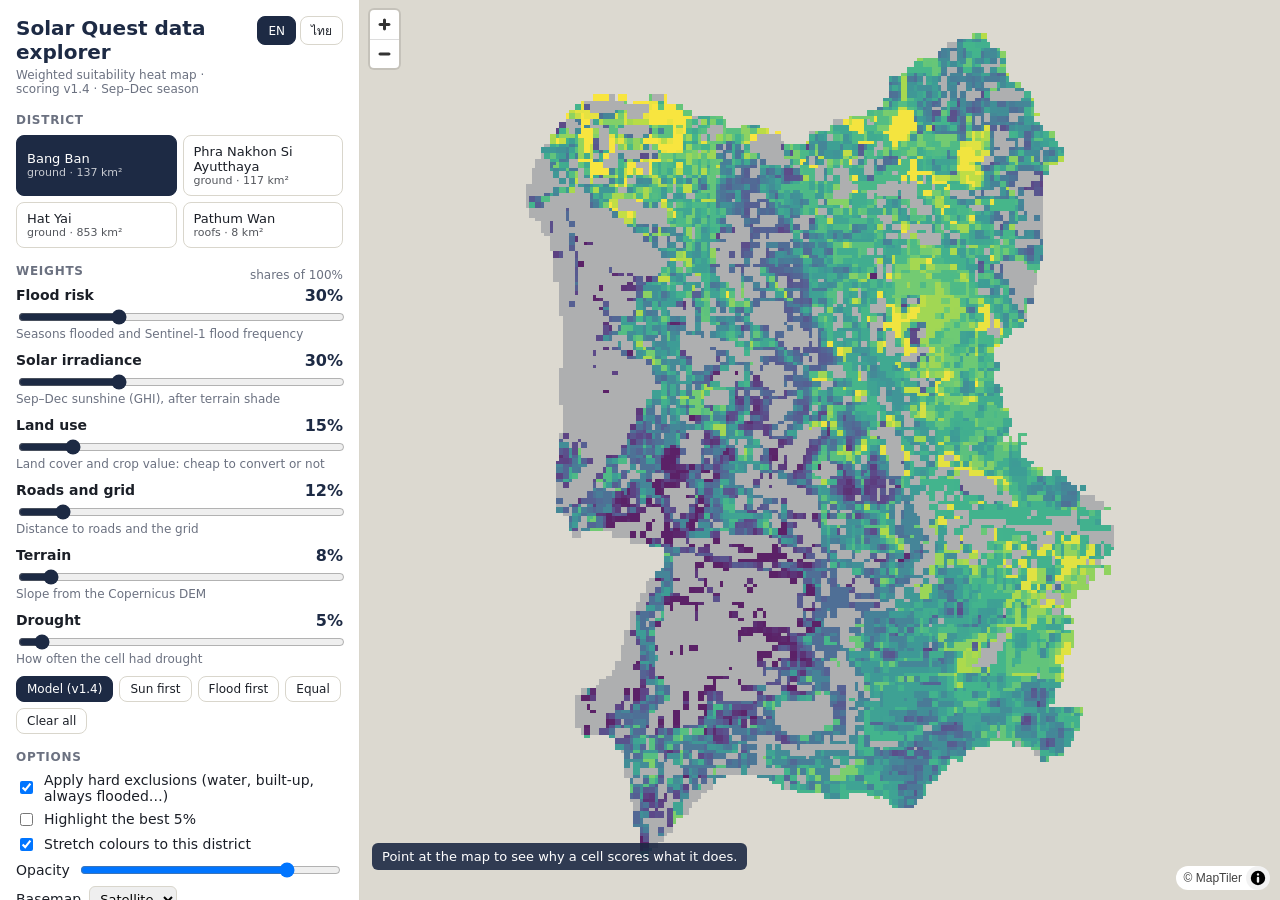
==== explore.html @ 0b3175df "Game build 8291ecd" ====
<!doctype html>
<html lang="en">
<head>
  <meta charset="utf-8">
  <meta name="viewport" content="width=device-width, initial-scale=1">
  <title>Solar Quest Data Explorer</title>
  <meta name="robots" content="noindex">
  <link rel="icon" href="icons/icon-192.png">
  <link rel="stylesheet" href="vendor/maplibre-gl.css">
  <script src="vendor/maplibre-gl.js"></script>
  <script src="vendor/proj4.js"></script>
  <style>
    /* Data explorer: a weighted heat map with live weights, for presentations. Not linked from the game. */
    :root { --navy: #1d2a44; --gold: #e8b33a; --paper: #f7f5ef; --ink: #1b1f27; --muted: #6b7180; --line: #d9d6cc;
            --panel: #ffffff; --bad: #b8432f; font-family: "IBM Plex Sans", system-ui, -apple-system, "Segoe UI", "Noto Sans Thai", "Leelawadee UI", Tahoma, sans-serif; }
    * { box-sizing: border-box; }
    html, body { margin: 0; height: 100%; background: var(--paper); color: var(--ink); }
    .app { display: grid; grid-template-columns: 360px 1fr; height: 100%; }
    .rail { overflow: auto; background: var(--panel); border-right: 1px solid var(--line); padding: 16px; display: flex; flex-direction: column; gap: 16px; }
    .mapbox { position: relative; min-height: 0; }
    #map { position: absolute; inset: 0; background: #dcd9d0; }
    h1 { margin: 0; font-size: 20px; color: var(--navy); line-height: 1.2; }
    h1 small { display: block; font-size: 12px; font-weight: 500; color: var(--muted); margin-top: 4px; }
    h2 { margin: 0 0 8px; font-size: 12px; text-transform: uppercase; letter-spacing: .06em; color: var(--muted); }
    .row { display: flex; gap: 8px; align-items: center; justify-content: space-between; }
    .seg { display: grid; grid-template-columns: 1fr 1fr; gap: 6px; }
    .seg button, .presets button, .lang button { font: inherit; font-size: 13px; padding: 8px 10px; border-radius: 8px; border: 1px solid var(--line);
      background: #fff; color: var(--ink); cursor: pointer; text-align: left; }
    .seg button[aria-pressed="true"], .presets button[aria-pressed="true"], .lang button[aria-pressed="true"] { background: var(--navy); color: #fff; border-color: var(--navy); }
    .seg button small { display: block; font-size: 11px; opacity: .75; }
    .lang { display: flex; gap: 4px; } .lang button { padding: 4px 10px; font-size: 12px; }
    .w { display: grid; grid-template-columns: 1fr 52px; gap: 2px 10px; align-items: center; margin-bottom: 10px; }
    .w label { font-size: 14px; font-weight: 600; }
    .w .share { text-align: right; font-variant-numeric: tabular-nums; font-weight: 700; color: var(--navy); }
    .w input[type=range] { grid-column: 1 / -1; width: 100%; accent-color: var(--navy); }
    .w .desc { grid-column: 1 / -1; font-size: 12px; color: var(--muted); margin-top: -2px; }
    .presets { display: flex; flex-wrap: wrap; gap: 6px; }
    .presets button { padding: 5px 10px; font-size: 12px; }
    .opts label { display: flex; gap: 8px; align-items: center; font-size: 14px; margin: 6px 0; cursor: pointer; }
    .opts select { font: inherit; font-size: 13px; padding: 4px 6px; border-radius: 6px; border: 1px solid var(--line); }
    .legend .ramp { height: 12px; border-radius: 6px; }
    .legend .ends { display: flex; justify-content: space-between; font-size: 12px; color: var(--muted); margin-top: 3px; }
    .legend .ex { display: flex; gap: 6px; align-items: center; font-size: 12px; color: var(--muted); margin-top: 6px; }
    .legend .ex i { width: 14px; height: 10px; background: #8b8f97; border-radius: 2px; display: inline-block; }
    .stats { display: grid; grid-template-columns: 1fr 1fr; gap: 8px; }
    .stat { background: var(--paper); border-radius: 8px; padding: 8px 10px; }
    .stat b { display: block; font-size: 20px; color: var(--navy); font-variant-numeric: tabular-nums; }
    .stat span { font-size: 12px; color: var(--muted); }
    #hist { width: 100%; height: 70px; display: block; }
    .note { font-size: 12px; color: var(--muted); line-height: 1.5; }
    .card { position: absolute; right: 12px; top: 12px; width: min(330px, calc(100% - 24px)); background: rgba(255,255,255,.97);
      border-radius: 10px; box-shadow: 0 6px 24px rgba(0,0,0,.25); padding: 12px 14px; font-size: 13px; z-index: 3; }
    .card .big { font-size: 30px; font-weight: 700; color: var(--navy); line-height: 1; }
    .card .big small { font-size: 13px; color: var(--muted); font-weight: 500; }
    .card table { width: 100%; border-collapse: collapse; margin-top: 8px; }
    .card td { padding: 4px 0; vertical-align: top; border-top: 1px solid #eee; }
    .card td.pts { text-align: right; font-weight: 700; font-variant-numeric: tabular-nums; white-space: nowrap; padding-left: 8px; }
    .bar { height: 5px; background: #e8e6df; border-radius: 3px; margin-top: 3px; } .bar i { display: block; height: 100%; border-radius: 3px; background: var(--navy); }
    .raw { color: var(--muted); font-size: 12px; }
    .excl { color: var(--bad); font-weight: 600; margin-top: 4px; }
    .hint { position: absolute; left: 12px; bottom: 30px; background: rgba(29,42,68,.9); color: #fff; padding: 6px 10px; border-radius: 6px; font-size: 13px; z-index: 2; }
    .status { position: absolute; inset: 0; display: grid; place-items: center; z-index: 4; background: rgba(247,245,239,.7); font-weight: 600; color: var(--navy); }
    [hidden] { display: none !important; }
    @media (max-width: 820px) {
      .app { grid-template-columns: 1fr; grid-template-rows: 55vh minmax(0, 1fr); }
      .mapbox { order: -1; }
      .rail { border-right: 0; border-top: 1px solid var(--line); }
      .card { top: auto; bottom: 8px; right: 8px; max-height: 45%; overflow: auto; }
      .hint { display: none; }
    }
  </style>
</head>
<body>
<div class="app">
  <aside class="rail">
    <div class="row" style="align-items: flex-start">
      <h1 data-t="title">Solar Quest data explorer<small data-t="subtitle">Weighted suitability heat map · scoring v1.4 · Sep–Dec season</small></h1>
      <div class="lang"><button data-lang="en" aria-pressed="true">EN</button><button data-lang="th">ไทย</button></div>
    </div>

    <section><h2 data-t="district">District</h2><div class="seg" id="districts"></div></section>

    <section>
      <div class="row"><h2 data-t="weights">Weights</h2><span class="note" data-t="weights_note">shares of 100%</span></div>
      <div id="weights"></div>
      <div class="presets" id="presets"></div>
    </section>

    <section class="opts">
      <h2 data-t="options">Options</h2>
      <label><input type="checkbox" id="o-excl" checked> <span data-t="o_excl">Apply hard exclusions (water, built-up, always flooded…)</span></label>
      <label><input type="checkbox" id="o-top"> <span data-t="o_top">Highlight the best 5%</span></label>
      <label><input type="checkbox" id="o-stretch" checked> <span data-t="o_stretch">Stretch colours to this district</span></label>
      <label><span data-t="o_opacity">Opacity</span> <input type="range" id="o-op" min="20" max="100" value="85" style="flex:1"></label>
      <label><span data-t="o_base">Basemap</span> <select id="o-base"></select></label>
    </section>

    <section class="legend">
      <h2 data-t="legend">Suitability</h2>
      <div class="ramp" id="ramp"></div>
      <div class="ends"><span id="lo">0</span><span data-t="poor_good">poor → good</span><span id="hi">100</span></div>
      <div class="ex"><i></i><span data-t="excluded">excluded by a hard rule</span></div>
    </section>

    <section>
      <h2 data-t="this_map">With these weights</h2>
      <div class="stats">
        <div class="stat"><b id="s-med">–</b><span data-t="s_med">median score</span></div>
        <div class="stat"><b id="s-top">–</b><span data-t="s_top">best 5% start at</span></div>
        <div class="stat"><b id="s-good">–</b><span id="s-good-l" data-t="s_good">km² scoring 75+</span></div>
        <div class="stat"><b id="s-elig">–</b><span id="s-elig-l" data-t="s_elig">km² eligible</span></div>
      </div>
      <svg id="hist" viewBox="0 0 200 70" preserveAspectRatio="none" aria-label="Score distribution"></svg>
      <p class="note" data-t="hist_note">Distribution of eligible cells (0–100). Move a slider and watch the map and the histogram change.</p>
    </section>

    <p class="note" data-t="about">Each cell (100 m) or roof gets a 0–1 score per factor from open data (Sentinel-1 flood seasons, Global Solar Atlas, ESA WorldCover, Copernicus DEM, GISTDA drought, OpenStreetMap). Suitability = 100 × Σ weight × factor score. The game uses the model weights.</p>
  </aside>

  <div class="mapbox">
    <div id="map"></div>
    <div class="card" id="card" hidden></div>
    <div class="hint" id="hint" data-t="hint_ground">Point at the map to see why a cell scores what it does.</div>
    <div class="status" id="status">Loading…</div>
  </div>
</div>

<script>
"use strict";
/* ------------------------------------------------------------------ text (Thai keeps technical terms and names English) */
const TEXT = {
  en: {},
  th: {
    title: "Solar Quest data explorer", subtitle: "Heat map ความเหมาะสมแบบถ่วงน้ำหนัก · scoring v1.4 · ฤดู ก.ย.–ธ.ค.",
    district: "อำเภอ / เขต", weights: "น้ำหนัก", weights_note: "สัดส่วนรวม 100%", options: "ตัวเลือก",
    o_excl: "ใช้ hard exclusion (แหล่งน้ำ สิ่งปลูกสร้าง ท่วมทุกปี…)", o_top: "เน้น 5% ที่ดีที่สุด", o_stretch: "ปรับช่วงสีตามอำเภอนี้",
    o_opacity: "ความทึบ", o_base: "Basemap", legend: "ความเหมาะสม", poor_good: "ไม่ดี → ดี", excluded: "ถูก exclude ตามกฎ",
    this_map: "ด้วยน้ำหนักชุดนี้", s_med: "คะแนนมัธยฐาน", s_top: "5% ที่ดีที่สุดเริ่มที่", s_good: "km² ที่ได้ 75 ขึ้นไป", s_elig: "km² ที่ใช้ได้",
    s_good_roofs: "หลังคาที่ได้ 75 ขึ้นไป", s_elig_roofs: "หลังคาทั้งหมด",
    hist_note: "การกระจายของคะแนน (0–100) เลื่อน slider แล้วดูแผนที่กับ histogram เปลี่ยนตาม",
    about: "แต่ละช่อง (100 m) หรือหลังคา ได้คะแนน 0–1 ต่อปัจจัยจากข้อมูลเปิด (Sentinel-1 flood seasons, Global Solar Atlas, ESA WorldCover, Copernicus DEM, GISTDA drought, OpenStreetMap) ความเหมาะสม = 100 × Σ น้ำหนัก × คะแนนปัจจัย เกมใช้น้ำหนักของ model",
    hint_ground: "ชี้ที่แผนที่เพื่อดูว่าทำไมช่องนั้นได้คะแนนเท่านี้", hint_roofs: "แตะหลังคาเพื่อดูรายละเอียดคะแนน",
    p_model: "Model (v1.4)", p_sun: "เน้นแดด", p_flood: "เน้นน้ำท่วม", p_equal: "เท่ากันหมด", p_zero: "ล้างทั้งหมด",
    suit: "ความเหมาะสม", factor: "ปัจจัย", pts: "คะแนน", ground: "พื้นดิน", roofs: "หลังคา", no_weights: "ตั้งน้ำหนักอย่างน้อยหนึ่งปัจจัย",
    loading: "กำลังโหลด…", base_sat: "ภาพดาวเทียม", base_streets: "แผนที่ถนน", base_none: "ไม่มี",
  },
};
const EN = {
  p_model: "Model (v1.4)", p_sun: "Sun first", p_flood: "Flood first", p_equal: "Equal", p_zero: "Clear all",
  suit: "Suitability", factor: "Factor", pts: "points", ground: "ground", roofs: "roofs", no_weights: "Set at least one weight",
  s_good_roofs: "roofs scoring 75+", s_elig_roofs: "roofs", hint_roofs: "Tap a roof to see its score broken down.",
  loading: "Loading…", base_sat: "Satellite", base_streets: "Streets", base_none: "None",
};
let lang = "en";
try { lang = localStorage.getItem("sq_lang") === "th" ? "th" : "en"; } catch { /* private mode */ }
const t = (k) => (TEXT[lang] && TEXT[lang][k]) || EN[k] || (document.querySelector(`[data-t="${k}"]`) || {}).dataset?.en || k;
document.querySelectorAll("[data-t]").forEach((el) => { el.dataset.en = el.innerHTML; });
function applyText() {
  document.documentElement.lang = lang;
  document.querySelectorAll("[data-t]").forEach((el) => {
    const v = TEXT[lang] && TEXT[lang][el.dataset.t];
    el.innerHTML = v ? (el.dataset.t === "title" ? `${v}<small>${TEXT[lang].subtitle}</small>` : v) : el.dataset.en;
  });
  document.querySelectorAll(".lang button").forEach((b) => b.setAttribute("aria-pressed", b.dataset.lang === lang));
}
const FACTOR_TH = { flood_score: "ความเสี่ยงน้ำท่วม", solar_score: "แสงแดด", landuse_score: "การใช้ที่ดิน", access_score: "ถนนและสายส่ง",
                    terrain_score: "ภูมิประเทศ", drought_score: "ภัยแล้ง", rooftop_score: "ขนาดหลังคา", demand_score: "ความต้องการไฟในอาคาร" };
const label = (f) => (lang === "th" && FACTOR_TH[f.id]) || f.label;
const FACTOR_DESC = {
  en: { flood_score: "Seasons flooded and Sentinel-1 flood frequency", solar_score: "Sep–Dec sunshine (GHI), after terrain shade",
        landuse_score: "Land cover and crop value: cheap to convert or not", access_score: "Distance to roads and the grid",
        terrain_score: "Slope from the Copernicus DEM", drought_score: "How often the cell had drought",
        rooftop_score: "Usable roof area: bigger is cheaper per kW", demand_score: "Floors under the roof use the power" },
  th: { flood_score: "จำนวนฤดูที่ท่วมและความถี่น้ำท่วมจาก Sentinel-1", solar_score: "แสงแดดช่วง ก.ย.–ธ.ค. (GHI) หลังหักเงาภูมิประเทศ",
        landuse_score: "การใช้ที่ดินและมูลค่าพืช แปลงมาใช้ได้ถูกหรือไม่", access_score: "ระยะถึงถนนและสายส่ง",
        terrain_score: "ความลาดชันจาก Copernicus DEM", drought_score: "ความถี่ของภัยแล้ง",
        rooftop_score: "พื้นที่หลังคาที่ใช้ได้ ยิ่งใหญ่ต้นทุนต่อ kW ยิ่งต่ำ", demand_score: "จำนวนชั้นใต้หลังคาที่ใช้ไฟ" },
};

/* ------------------------------------------------------------------ data helpers */
const $ = (s) => document.querySelector(s);
const getJSON = async (p) => { const r = await fetch(p); if (!r.ok) throw new Error(`${p}: ${r.status}`); return r.json(); };
async function gunzip(r) {                                     // same as engine.js: DecompressionStream or vendor/fflate.js
  if (typeof DecompressionStream === "function" && r.body) return new Response(r.body.pipeThrough(new DecompressionStream("gzip"))).arrayBuffer();
  if (!window.fflate) await new Promise((ok, no) => { const s = document.createElement("script"); s.src = "vendor/fflate.js"; s.onload = ok; s.onerror = no; document.head.appendChild(s); });
  const out = fflate.gunzipSync(new Uint8Array(await r.arrayBuffer()));
  return out.byteOffset === 0 && out.byteLength === out.buffer.byteLength ? out.buffer : out.slice().buffer;
}
const arrays = new Map();
function getArray(p, Type) {
  if (!arrays.has(p)) arrays.set(p, fetch(p).then((r) => { if (!r.ok) throw new Error(p); return gunzip(r); }).then((b) => new Type(b)));
  return arrays.get(p);
}
// colour ramp: viridis-like, readable for colour-blind viewers, light high end
const STOPS = ["#440154", "#472d7b", "#3b528b", "#2c728e", "#21918c", "#28ae80", "#5ec962", "#addc30", "#fde725"];
const hex = (h) => [1, 3, 5].map((i) => parseInt(h.slice(i, i + 2), 16));
const LUT = new Uint8Array(256 * 3);
for (let i = 0; i < 256; i++) {
  const x = i / 255 * (STOPS.length - 1), k = Math.min(STOPS.length - 2, Math.floor(x)), f = x - k, a = hex(STOPS[k]), b = hex(STOPS[k + 1]);
  for (let c = 0; c < 3; c++) LUT[i * 3 + c] = Math.round(a[c] + (b[c] - a[c]) * f);
}
$("#ramp").style.background = `linear-gradient(90deg, ${STOPS.join(",")})`;
const quant = (arr, q) => { if (!arr.length) return NaN; const s = Float32Array.from(arr).sort(); return s[Math.min(s.length - 1, Math.floor(q * (s.length - 1)))]; };

/* ------------------------------------------------------------------ state */
const S = { man: null, cfg: null, meta: null, d: null, w: {}, map: null, D: null };
const PRESETS = {
  ground: { p_model: null, p_sun: { solar_score: 0.6, flood_score: 0.15, landuse_score: 0.1, access_score: 0.05, terrain_score: 0.05, drought_score: 0.05 },
            p_flood: { flood_score: 0.6, solar_score: 0.15, landuse_score: 0.1, access_score: 0.05, terrain_score: 0.05, drought_score: 0.05 } },
  roofs: { p_model: null, p_sun: { solar_score: 0.7, flood_score: 0.1, rooftop_score: 0.1, demand_score: 0.1 },
           p_flood: { flood_score: 0.6, solar_score: 0.2, rooftop_score: 0.1, demand_score: 0.1 } },
};
const factors = () => S.man.factors[S.d.kind];
const weightSum = () => factors().reduce((a, f) => a + (S.w[f.id] || 0), 0);

/* ------------------------------------------------------------------ weights UI */
function buildWeights() {
  const box = $("#weights"); box.innerHTML = "";
  for (const f of factors()) {
    const el = document.createElement("div"); el.className = "w";
    el.innerHTML = `<label for="w-${f.id}">${label(f)}</label><span class="share" id="sh-${f.id}"></span>
      <input type="range" id="w-${f.id}" min="0" max="100" step="1" value="${Math.round(100 * (S.w[f.id] || 0))}">
      <div class="desc">${FACTOR_DESC[lang][f.id] || ""}</div>`;
    el.querySelector("input").oninput = (e) => { S.w[f.id] = +e.target.value / 100; markPreset(null); schedule(); };
    box.appendChild(el);
  }
  const pb = $("#presets"); pb.innerHTML = "";
  for (const k of ["p_model", "p_sun", "p_flood", "p_equal", "p_zero"]) {
    const b = document.createElement("button"); b.dataset.p = k; b.textContent = t(k);
    b.onclick = () => setPreset(k); pb.appendChild(b);
  }
  showShares();
}
function setPreset(k) {
  const fs = factors(), P = PRESETS[S.d.kind][k];
  for (const f of fs) S.w[f.id] = k === "p_model" ? f.weight : k === "p_equal" ? 1 / fs.length : k === "p_zero" ? 0 : (P[f.id] || 0);
  for (const f of fs) $(`#w-${f.id}`).value = Math.round(100 * S.w[f.id]);
  markPreset(k); schedule();
}
function markPreset(k) { document.querySelectorAll("#presets button").forEach((b) => b.setAttribute("aria-pressed", b.dataset.p === k)); }
function showShares() {
  const sum = weightSum();
  for (const f of factors()) $(`#sh-${f.id}`).textContent = sum > 0 ? `${Math.round(100 * (S.w[f.id] || 0) / sum)}%` : "–";
}

/* ------------------------------------------------------------------ map */
function basemapStyle() {
  const b = S.cfg.basemaps, sources = {}, layers = [{ id: "bg", type: "background", paint: { "background-color": "#dcd9d0" } }];
  for (const id of ["satellite", "streets"]) if (b[id]) {
    sources[id] = { type: "raster", tiles: b[id].tiles, tileSize: b[id].tileSize || 256, attribution: b[id].attribution, maxzoom: 19 };
    layers.push({ id, type: "raster", source: id, layout: { visibility: "none" } });
  }
  return { version: 8, sources, layers };
}
function setBase(name) {
  for (const id of ["satellite", "streets"]) if (S.map.getLayer(id)) S.map.setLayoutProperty(id, "visibility", id === name ? "visible" : "none");
}
function initMap() {
  S.map = new maplibregl.Map({ container: "map", style: basemapStyle(), center: [100.5, 13.7], zoom: 9,
                               attributionControl: { compact: true }, dragRotate: false, pitchWithRotate: false });
  S.map.addControl(new maplibregl.NavigationControl({ showCompass: false }), "top-left");
  const sel = $("#o-base"), b = S.cfg.basemaps;
  sel.innerHTML = [b.satellite && "satellite", b.streets && "streets", "none"].filter(Boolean)
    .map((k) => `<option value="${k}">${t(k === "satellite" ? "base_sat" : k === "streets" ? "base_streets" : "base_none")}</option>`).join("");
  sel.onchange = () => setBase(sel.value);
  return new Promise((ok) => S.map.on("load", () => { setBase(sel.value); ok(); }));
}

/* ------------------------------------------------------------------ ground districts: grid cells */
const merc = (lat) => Math.log(Math.tan(Math.PI / 4 + lat * Math.PI / 360));
const unmerc = (y) => (2 * Math.atan(Math.exp(y)) - Math.PI / 2) * 180 / Math.PI;
async function loadGround(d) {
  const g = await getJSON(d.grid), fs = factors();
  const need = new Set([...fs.map((f) => f.id), ...fs.map((f) => f.layer)]);
  const layers = {};
  await Promise.all([...need].filter((k) => g.layers[k]).map(async (k) => { layers[k] = await getArray(g.layers[k], Float32Array); }));
  const excl = await getArray(g.excl_code, Uint8Array);
  const P = proj4("EPSG:4326", "EPSG:32647");
  const corners = [[g.x0, g.y0], [g.x0 + g.W * g.px, g.y0], [g.x0, g.y0 - g.H * g.px], [g.x0 + g.W * g.px, g.y0 - g.H * g.px]].map((c) => P.inverse(c));
  const west = Math.min(...corners.map((c) => c[0])), east = Math.max(...corners.map((c) => c[0]));
  const south = Math.min(...corners.map((c) => c[1])), north = Math.max(...corners.map((c) => c[1]));
  // the grid is in UTM 47N; the map is Web Mercator: resample once into an index image, then recolour cheaply
  const OW = Math.min(1000, Math.round(g.W * 1.6)), mN = merc(north), mS = merc(south);
  const OH = Math.round(OW * (mN - mS) / ((east - west) * Math.PI / 180));
  const idx = new Int32Array(OW * OH).fill(-1);
  for (let j = 0; j < OH; j++) {
    const lat = unmerc(mN - (j + 0.5) / OH * (mN - mS));
    for (let i = 0; i < OW; i++) {
      const [x, y] = P.forward([west + (i + 0.5) / OW * (east - west), lat]);
      const c = Math.floor((x - g.x0) / g.px), r = Math.floor((g.y0 - y) / g.px);
      if (c >= 0 && c < g.W && r >= 0 && r < g.H) idx[j * OW + i] = r * g.W + c;
    }
  }
  const canvas = document.createElement("canvas"); canvas.width = OW; canvas.height = OH;
  return { kind: "ground", g, layers, excl, P, idx, canvas, OW, OH, coords: [[west, north], [east, north], [east, south], [west, south]],
           score: new Float32Array(g.W * g.H) };
}
function scoreGround(D) {
  const fs = factors(), sum = weightSum(), n = D.g.W * D.g.H, sc = D.score, exclOn = $("#o-excl").checked;
  const subs = fs.map((f) => [D.layers[f.id], (S.w[f.id] || 0) / (sum || 1)]);
  const elig = [];
  for (let c = 0; c < n; c++) {
    let v = 0, ok = true;
    for (const [a, w] of subs) { const x = a[c]; if (!(x === x)) { ok = false; break; } v += w * x; }
    if (!ok) { sc[c] = NaN; continue; }
    if (exclOn && D.excl[c] > 0) { sc[c] = -1; continue; }
    sc[c] = 100 * v; elig.push(sc[c]);
  }
  return elig;
}
function drawGround(D, elig, lo, hi, top) {
  const img = D.canvas.getContext("2d").createImageData(D.OW, D.OH), px = img.data, highlight = $("#o-top").checked;
  for (let k = 0; k < D.idx.length; k++) {
    const c = D.idx[k]; if (c < 0) continue;
    const v = D.score[c]; if (!(v === v)) continue;
    const o = k * 4;
    if (v < 0) { px[o] = 139; px[o + 1] = 143; px[o + 2] = 151; px[o + 3] = 170; continue; }
    const q = Math.max(0, Math.min(255, Math.round(255 * (v - lo) / Math.max(1e-6, hi - lo))));
    px[o] = LUT[q * 3]; px[o + 1] = LUT[q * 3 + 1]; px[o + 2] = LUT[q * 3 + 2];
    px[o + 3] = highlight && v < top ? 45 : 255;
  }
  D.canvas.getContext("2d").putImageData(img, 0, 0);
  const url = D.canvas.toDataURL(), src = S.map.getSource("heat");
  if (src) src.updateImage({ url, coordinates: D.coords });
  else {
    S.map.addSource("heat", { type: "image", url, coordinates: D.coords });
    S.map.addLayer({ id: "heat", type: "raster", source: "heat", paint: { "raster-resampling": "nearest", "raster-fade-duration": 0, "raster-opacity": +$("#o-op").value / 100 } });
  }
}

/* ------------------------------------------------------------------ roofs (Pathum Wan) */
async function loadRoofs(d) {
  const [fc, data] = await Promise.all([getJSON(d.roofs), getJSON(d.subs)]);
  S.map.addSource("roofs", { type: "geojson", data: fc, promoteId: "id" });
  S.map.addLayer({ id: "roofs", type: "fill", source: "roofs", paint: { "fill-opacity": +$("#o-op").value / 100, "fill-color": "#888" } });
  return { kind: "roofs", fc, data, n: data.usable_m2.length, score: new Float32Array(data.usable_m2.length) };
}
function scoreRoofs(D) {
  const fs = factors(), sum = weightSum() || 1, out = [];
  for (let i = 0; i < D.n; i++) {
    let v = 0; for (const f of fs) v += (S.w[f.id] || 0) / sum * D.data.subs[f.id][i];
    D.score[i] = 100 * v; out.push(D.score[i]);
  }
  return out;
}
function drawRoofs(D, lo, hi, top) {
  const highlight = $("#o-top").checked;
  for (let i = 0; i < D.n; i++) S.map.setFeatureState({ source: "roofs", id: i }, { v: D.score[i], dim: highlight && D.score[i] < top });
  const stops = STOPS.flatMap((c, i) => [lo + i * (hi - lo) / (STOPS.length - 1), c]);
  S.map.setPaintProperty("roofs", "fill-color", ["interpolate", ["linear"], ["coalesce", ["feature-state", "v"], 0], ...stops]);
  S.map.setPaintProperty("roofs", "fill-opacity", ["case", ["boolean", ["feature-state", "dim"], false], 0.12, +$("#o-op").value / 100]);
}

/* ------------------------------------------------------------------ redraw */
let pending = false;
function schedule() { showShares(); writeHash(); if (!pending) { pending = true; requestAnimationFrame(() => { pending = false; redraw(); }); } }
function redraw() {
  const D = S.D; if (!D) return;
  const none = weightSum() <= 0;
  $("#status").hidden = !none; if (none) { $("#status").textContent = t("no_weights"); $("#card").hidden = true; return; }
  const vals = D.kind === "ground" ? scoreGround(D) : scoreRoofs(D);
  const stretch = $("#o-stretch").checked;
  const lo = stretch ? Math.floor(quant(vals, 0.02)) : 0, hi = stretch ? Math.ceil(quant(vals, 0.98)) : 100, top = quant(vals, 0.95);
  $("#lo").textContent = lo; $("#hi").textContent = hi;
  if (D.kind === "ground") drawGround(D, vals, lo, hi, top); else drawRoofs(D, lo, hi, top);
  stats(D, vals, top);
  if (S.cardAt) S.cardAt();
}
function stats(D, vals, top) {
  $("#s-med").textContent = quant(vals, 0.5).toFixed(0);
  $("#s-top").textContent = top.toFixed(0);
  const good = vals.filter((v) => v >= 75).length;
  if (D.kind === "ground") {
    const km = D.g.px * D.g.px / 1e6;
    $("#s-good").textContent = (good * km).toFixed(1); $("#s-elig").textContent = (vals.length * km).toFixed(1);
    $("#s-good-l").textContent = t("s_good"); $("#s-elig-l").textContent = t("s_elig");
  } else {
    $("#s-good").textContent = good.toLocaleString("en-US"); $("#s-elig").textContent = vals.length.toLocaleString("en-US");
    $("#s-good-l").textContent = t("s_good_roofs"); $("#s-elig-l").textContent = t("s_elig_roofs");
  }
  const bins = new Array(20).fill(0);
  for (const v of vals) bins[Math.min(19, Math.max(0, Math.floor(v / 5)))]++;
  const mx = Math.max(...bins) || 1;
  $("#hist").innerHTML = bins.map((b, i) => {
    const h = 66 * b / mx, q = Math.round(255 * i / 19);
    return `<rect x="${i * 10 + 0.5}" y="${70 - h}" width="9" height="${h}" fill="rgb(${LUT[q * 3]},${LUT[q * 3 + 1]},${LUT[q * 3 + 2]})"/>`;
  }).join("") + `<line x1="${2 * top}" x2="${2 * top}" y1="0" y2="70" stroke="#b8432f" stroke-width="1" stroke-dasharray="3 2"/>`;
}

/* ------------------------------------------------------------------ the "why" card */
function fmtRaw(layer, v, roof) {
  const m = (roof ? S.meta.roof_layers : S.meta.layers)[layer];
  if (!m || !(v === v)) return "–";
  if (m.classes) return m.classes[String(Math.round(v))] || String(v);
  return `${Number(v).toLocaleString("en-US", { maximumFractionDigits: m.digits ?? 1 })} ${m.unit || ""}`.trim();
}
function cardHTML(score, rows, extra = "") {
  return `<div class="big">${score === null ? "–" : score.toFixed(0)}<small> / 100 · ${t("suit")}</small></div>${extra}
    <table>${rows.map((r) => `<tr><td>${r.label}<div class="bar"><i style="width:${Math.round(100 * r.sub)}%"></i></div>
      <div class="raw">${r.raw}</div></td><td class="pts">+${r.pts.toFixed(1)}</td></tr>`).join("")}</table>`;
}
function groundCard(lngLat) {
  const D = S.D, [x, y] = D.P.forward([lngLat.lng, lngLat.lat]);
  const c = Math.floor((x - D.g.x0) / D.g.px), r = Math.floor((D.g.y0 - y) / D.g.px);
  if (c < 0 || c >= D.g.W || r < 0 || r >= D.g.H) { $("#card").hidden = true; return; }
  const k = r * D.g.W + c, v = D.score[k];
  if (!(v === v)) { $("#card").hidden = true; return; }
  const sum = weightSum() || 1;
  const rows = factors().map((f) => { const sub = D.layers[f.id][k]; return { label: label(f), sub, pts: 100 * (S.w[f.id] || 0) / sum * sub, raw: fmtRaw(f.layer, D.layers[f.layer]?.[k]) }; });
  const ex = D.excl[k] > 0 ? `<div class="excl">${t("excluded")}: ${D.g.excl_names[D.excl[k] - 1]}</div>` : "";
  $("#card").innerHTML = cardHTML(v < 0 ? 0 : v, rows, ex); $("#card").hidden = false;
}
function roofCard(i) {
  const D = S.D, sum = weightSum() || 1;
  const rows = factors().map((f) => ({ label: label(f), sub: D.data.subs[f.id][i], pts: 100 * (S.w[f.id] || 0) / sum * D.data.subs[f.id][i],
                                       raw: fmtRaw(f.layer, D.data.raw[f.layer]?.[i], true) }));
  $("#card").innerHTML = cardHTML(D.score[i], rows); $("#card").hidden = false;
  S.cardAt = () => roofCard(i);
}

/* ------------------------------------------------------------------ districts */
async function selectDistrict(id) {
  const d = S.man.districts.find((x) => x.id === id) || S.man.districts[0];
  S.d = d; S.D = null; S.cardAt = null; $("#card").hidden = true;
  document.querySelectorAll("#districts button").forEach((b) => b.setAttribute("aria-pressed", b.dataset.id === d.id));
  $("#status").hidden = false; $("#status").textContent = t("loading");
  if (S.map.getLayer("heat")) { S.map.removeLayer("heat"); S.map.removeSource("heat"); }
  if (S.map.getLayer("roofs")) { S.map.removeLayer("roofs"); S.map.removeSource("roofs"); }
  if (!S.wKeep) for (const f of factors()) S.w[f.id] = f.weight;
  S.wKeep = false;
  buildWeights(); markPreset(factors().every((f) => Math.abs((S.w[f.id] || 0) - f.weight) < 1e-6) ? "p_model" : null);
  $("#hint").textContent = t(d.kind === "roofs" ? "hint_roofs" : "hint_ground");
  S.map.fitBounds([[d.bbox[0], d.bbox[1]], [d.bbox[2], d.bbox[3]]], { padding: 30, duration: 0 });
  S.D = d.kind === "ground" ? await loadGround(d) : await loadRoofs(d);
  $("#status").hidden = true;
  redraw(); writeHash();
}
function buildDistricts() {
  $("#districts").innerHTML = S.man.districts.map((d) => `<button data-id="${d.id}">${d.name}<small>${t(d.kind === "roofs" ? "roofs" : "ground")} · ${d.km2.toLocaleString("en-US", { maximumFractionDigits: 0 })} km²</small></button>`).join("");
  document.querySelectorAll("#districts button").forEach((b) => (b.onclick = () => selectDistrict(b.dataset.id)));
}

/* ------------------------------------------------------------------ share a view: #d=HATYAI&w=30,30,15,12,8,5 */
function writeHash() {
  if (!S.d) return;
  history.replaceState(null, "", `#d=${S.d.id}&w=${factors().map((f) => Math.round(100 * (S.w[f.id] || 0))).join(",")}`);
}
function readHash() {
  const h = new URLSearchParams(location.hash.slice(1));
  return { d: h.get("d"), w: h.get("w") ? h.get("w").split(",").map(Number) : null };
}

/* ------------------------------------------------------------------ boot */
(async function boot() {
  try {
    [S.man, S.cfg, S.meta] = await Promise.all([getJSON("explore/manifest.json"), getJSON("config.json"), getJSON("meta.json")]);
  } catch (e) { $("#status").textContent = "Could not load the data: " + e.message; return; }
  proj4.defs("EPSG:32647", S.cfg.proj4_scoring);
  applyText();
  await initMap();
  buildDistricts();
  S.map.on("mousemove", (e) => { if (S.D && S.D.kind === "ground") { S.cardAt = () => groundCard(e.lngLat); groundCard(e.lngLat); } });
  S.map.on("click", (e) => { if (S.D && S.D.kind === "ground") { S.cardAt = () => groundCard(e.lngLat); groundCard(e.lngLat); } });
  S.map.on("click", "roofs", (e) => { if (S.D && S.D.kind === "roofs") roofCard(e.features[0].properties.id); });
  S.map.on("mouseenter", "roofs", () => (S.map.getCanvas().style.cursor = "pointer"));
  S.map.on("mouseleave", "roofs", () => (S.map.getCanvas().style.cursor = ""));
  for (const id of ["#o-excl", "#o-top", "#o-stretch"]) $(id).onchange = () => schedule();
  $("#o-op").oninput = () => {
    const op = +$("#o-op").value / 100;
    if (S.map.getLayer("heat")) S.map.setPaintProperty("heat", "raster-opacity", op);
    if (S.map.getLayer("roofs")) redraw();
  };
  document.querySelectorAll(".lang button").forEach((b) => (b.onclick = () => {
    lang = b.dataset.lang; try { localStorage.setItem("sq_lang", lang); } catch { /* private mode */ }
    applyText(); buildDistricts(); document.querySelectorAll("#districts button").forEach((x) => x.setAttribute("aria-pressed", x.dataset.id === S.d.id));
    const keep = document.querySelector("#presets button[aria-pressed=true]"); buildWeights(); if (keep) markPreset(keep.dataset.p);
    $("#hint").textContent = t(S.d.kind === "roofs" ? "hint_roofs" : "hint_ground");
    const base = $("#o-base").value; $("#o-base").querySelectorAll("option").forEach((o) => (o.textContent = t(o.value === "satellite" ? "base_sat" : o.value === "streets" ? "base_streets" : "base_none")));
    $("#o-base").value = base; redraw();
  }));
  const h = readHash(), first = S.man.districts.find((d) => d.id === h.d) || S.man.districts[0];
  if (h.w) { S.d = first; factors().forEach((f, i) => { S.w[f.id] = (h.w[i] || 0) / 100; }); S.wKeep = true; }
  await selectDistrict(first.id);
})();
</script>
</body>
</html>
---- vendor/maplibre-gl.css ----
.maplibregl-map{font:12px/20px Helvetica Neue,Arial,Helvetica,sans-serif;overflow:hidden;position:relative;-webkit-tap-highlight-color:rgb(0 0 0/0)}.maplibregl-canvas{left:0;position:absolute;top:0}.maplibregl-map:fullscreen{height:100%;width:100%}.maplibregl-ctrl-group button.maplibregl-ctrl-compass{touch-action:none}.maplibregl-canvas-container.maplibregl-interactive,.maplibregl-ctrl-group button.maplibregl-ctrl-compass{cursor:grab;-webkit-user-select:none;-moz-user-select:none;user-select:none}.maplibregl-canvas-container.maplibregl-interactive.maplibregl-track-pointer{cursor:pointer}.maplibregl-canvas-container.maplibregl-interactive:active,.maplibregl-ctrl-group button.maplibregl-ctrl-compass:active{cursor:grabbing}.maplibregl-canvas-container.maplibregl-touch-zoom-rotate,.maplibregl-canvas-container.maplibregl-touch-zoom-rotate .maplibregl-canvas{touch-action:pan-x pan-y}.maplibregl-canvas-container.maplibregl-touch-drag-pan,.maplibregl-canvas-container.maplibregl-touch-drag-pan .maplibregl-canvas{touch-action:pinch-zoom}.maplibregl-canvas-container.maplibregl-touch-zoom-rotate.maplibregl-touch-drag-pan,.maplibregl-canvas-container.maplibregl-touch-zoom-rotate.maplibregl-touch-drag-pan .maplibregl-canvas{touch-action:none}.maplibregl-canvas-container.maplibregl-touch-drag-pan.maplibregl-cooperative-gestures,.maplibregl-canvas-container.maplibregl-touch-drag-pan.maplibregl-cooperative-gestures .maplibregl-canvas{touch-action:pan-x pan-y}.maplibregl-ctrl-bottom-left,.maplibregl-ctrl-bottom-right,.maplibregl-ctrl-top-left,.maplibregl-ctrl-top-right{pointer-events:none;position:absolute;z-index:2}.maplibregl-ctrl-top-left{left:0;top:0}.maplibregl-ctrl-top-right{right:0;top:0}.maplibregl-ctrl-bottom-left{bottom:0;left:0}.maplibregl-ctrl-bottom-right{bottom:0;right:0}.maplibregl-ctrl{clear:both;pointer-events:auto;transform:translate(0)}.maplibregl-ctrl-top-left .maplibregl-ctrl{float:left;margin:10px 0 0 10px}.maplibregl-ctrl-top-right .maplibregl-ctrl{float:right;margin:10px 10px 0 0}.maplibregl-ctrl-bottom-left .maplibregl-ctrl{float:left;margin:0 0 10px 10px}.maplibregl-ctrl-bottom-right .maplibregl-ctrl{float:right;margin:0 10px 10px 0}.maplibregl-ctrl-group{background:#fff;border-radius:4px}.maplibregl-ctrl-group:not(:empty){box-shadow:0 0 0 2px rgba(0,0,0,.1)}@media (forced-colors:active){.maplibregl-ctrl-group:not(:empty){box-shadow:0 0 0 2px ButtonText}}.maplibregl-ctrl-group button{background-color:transparent;border:0;box-sizing:border-box;cursor:pointer;display:block;height:29px;outline:none;padding:0;width:29px}.maplibregl-ctrl-group button+button{border-top:1px solid #ddd}.maplibregl-ctrl button .maplibregl-ctrl-icon{background-position:50%;background-repeat:no-repeat;display:block;height:100%;width:100%}@media (forced-colors:active){.maplibregl-ctrl-icon{background-color:transparent}.maplibregl-ctrl-group button+button{border-top:1px solid ButtonText}}.maplibregl-ctrl button::-moz-focus-inner{border:0;padding:0}.maplibregl-ctrl-attrib-button:focus,.maplibregl-ctrl-group button:focus{box-shadow:0 0 2px 2px #0096ff}.maplibregl-ctrl button:disabled{cursor:not-allowed}.maplibregl-ctrl button:disabled .maplibregl-ctrl-icon{opacity:.25}.maplibregl-ctrl button:not(:disabled):hover{background-color:rgb(0 0 0/5%)}.maplibregl-ctrl-group button:focus:focus-visible{box-shadow:0 0 2px 2px #0096ff}.maplibregl-ctrl-group button:focus:not(:focus-visible){box-shadow:none}.maplibregl-ctrl-group button:focus:first-child{border-radius:4px 4px 0 0}.maplibregl-ctrl-group button:focus:last-child{border-radius:0 0 4px 4px}.maplibregl-ctrl-group button:focus:only-child{border-radius:inherit}.maplibregl-ctrl button.maplibregl-ctrl-zoom-out .maplibregl-ctrl-icon{background-image:url("data:image/svg+xml;charset=utf-8,%3Csvg xmlns='http://www.w3.org/2000/svg' width='29' height='29' fill='%23333' viewBox='0 0 29 29'%3E%3Cpath d='M10 13c-.75 0-1.5.75-1.5 1.5S9.25 16 10 16h9c.75 0 1.5-.75 1.5-1.5S19.75 13 19 13z'/%3E%3C/svg%3E")}.maplibregl-ctrl button.maplibregl-ctrl-zoom-in .maplibregl-ctrl-icon{background-image:url("data:image/svg+xml;charset=utf-8,%3Csvg xmlns='http://www.w3.org/2000/svg' width='29' height='29' fill='%23333' viewBox='0 0 29 29'%3E%3Cpath d='M14.5 8.5c-.75 0-1.5.75-1.5 1.5v3h-3c-.75 0-1.5.75-1.5 1.5S9.25 16 10 16h3v3c0 .75.75 1.5 1.5 1.5S16 19.75 16 19v-3h3c.75 0 1.5-.75 1.5-1.5S19.75 13 19 13h-3v-3c0-.75-.75-1.5-1.5-1.5'/%3E%3C/svg%3E")}@media (forced-colors:active){.maplibregl-ctrl button.maplibregl-ctrl-zoom-out .maplibregl-ctrl-icon{background-image:url("data:image/svg+xml;charset=utf-8,%3Csvg xmlns='http://www.w3.org/2000/svg' width='29' height='29' fill='%23fff' viewBox='0 0 29 29'%3E%3Cpath d='M10 13c-.75 0-1.5.75-1.5 1.5S9.25 16 10 16h9c.75 0 1.5-.75 1.5-1.5S19.75 13 19 13z'/%3E%3C/svg%3E")}.maplibregl-ctrl button.maplibregl-ctrl-zoom-in .maplibregl-ctrl-icon{background-image:url("data:image/svg+xml;charset=utf-8,%3Csvg xmlns='http://www.w3.org/2000/svg' width='29' height='29' fill='%23fff' viewBox='0 0 29 29'%3E%3Cpath d='M14.5 8.5c-.75 0-1.5.75-1.5 1.5v3h-3c-.75 0-1.5.75-1.5 1.5S9.25 16 10 16h3v3c0 .75.75 1.5 1.5 1.5S16 19.75 16 19v-3h3c.75 0 1.5-.75 1.5-1.5S19.75 13 19 13h-3v-3c0-.75-.75-1.5-1.5-1.5'/%3E%3C/svg%3E")}}@media (forced-colors:active) and (prefers-color-scheme:light){.maplibregl-ctrl button.maplibregl-ctrl-zoom-out .maplibregl-ctrl-icon{background-image:url("data:image/svg+xml;charset=utf-8,%3Csvg xmlns='http://www.w3.org/2000/svg' width='29' height='29' viewBox='0 0 29 29'%3E%3Cpath d='M10 13c-.75 0-1.5.75-1.5 1.5S9.25 16 10 16h9c.75 0 1.5-.75 1.5-1.5S19.75 13 19 13z'/%3E%3C/svg%3E")}.maplibregl-ctrl button.maplibregl-ctrl-zoom-in .maplibregl-ctrl-icon{background-image:url("data:image/svg+xml;charset=utf-8,%3Csvg xmlns='http://www.w3.org/2000/svg' width='29' height='29' viewBox='0 0 29 29'%3E%3Cpath d='M14.5 8.5c-.75 0-1.5.75-1.5 1.5v3h-3c-.75 0-1.5.75-1.5 1.5S9.25 16 10 16h3v3c0 .75.75 1.5 1.5 1.5S16 19.75 16 19v-3h3c.75 0 1.5-.75 1.5-1.5S19.75 13 19 13h-3v-3c0-.75-.75-1.5-1.5-1.5'/%3E%3C/svg%3E")}}.maplibregl-ctrl button.maplibregl-ctrl-fullscreen .maplibregl-ctrl-icon{background-image:url("data:image/svg+xml;charset=utf-8,%3Csvg xmlns='http://www.w3.org/2000/svg' width='29' height='29' fill='%23333' viewBox='0 0 29 29'%3E%3Cpath d='M24 16v5.5c0 1.75-.75 2.5-2.5 2.5H16v-1l3-1.5-4-5.5 1-1 5.5 4 1.5-3zM6 16l1.5 3 5.5-4 1 1-4 5.5 3 1.5v1H7.5C5.75 24 5 23.25 5 21.5V16zm7-11v1l-3 1.5 4 5.5-1 1-5.5-4L6 13H5V7.5C5 5.75 5.75 5 7.5 5zm11 2.5c0-1.75-.75-2.5-2.5-2.5H16v1l3 1.5-4 5.5 1 1 5.5-4 1.5 3h1z'/%3E%3C/svg%3E")}.maplibregl-ctrl button.maplibregl-ctrl-shrink .maplibregl-ctrl-icon{background-image:url("data:image/svg+xml;charset=utf-8,%3Csvg xmlns='http://www.w3.org/2000/svg' width='29' height='29' viewBox='0 0 29 29'%3E%3Cpath d='M18.5 16c-1.75 0-2.5.75-2.5 2.5V24h1l1.5-3 5.5 4 1-1-4-5.5 3-1.5v-1zM13 18.5c0-1.75-.75-2.5-2.5-2.5H5v1l3 1.5L4 24l1 1 5.5-4 1.5 3h1zm3-8c0 1.75.75 2.5 2.5 2.5H24v-1l-3-1.5L25 5l-1-1-5.5 4L17 5h-1zM10.5 13c1.75 0 2.5-.75 2.5-2.5V5h-1l-1.5 3L5 4 4 5l4 5.5L5 12v1z'/%3E%3C/svg%3E")}@media (forced-colors:active){.maplibregl-ctrl button.maplibregl-ctrl-fullscreen .maplibregl-ctrl-icon{background-image:url("data:image/svg+xml;charset=utf-8,%3Csvg xmlns='http://www.w3.org/2000/svg' width='29' height='29' fill='%23fff' viewBox='0 0 29 29'%3E%3Cpath d='M24 16v5.5c0 1.75-.75 2.5-2.5 2.5H16v-1l3-1.5-4-5.5 1-1 5.5 4 1.5-3zM6 16l1.5 3 5.5-4 1 1-4 5.5 3 1.5v1H7.5C5.75 24 5 23.25 5 21.5V16zm7-11v1l-3 1.5 4 5.5-1 1-5.5-4L6 13H5V7.5C5 5.75 5.75 5 7.5 5zm11 2.5c0-1.75-.75-2.5-2.5-2.5H16v1l3 1.5-4 5.5 1 1 5.5-4 1.5 3h1z'/%3E%3C/svg%3E")}.maplibregl-ctrl button.maplibregl-ctrl-shrink .maplibregl-ctrl-icon{background-image:url("data:image/svg+xml;charset=utf-8,%3Csvg xmlns='http://www.w3.org/2000/svg' width='29' height='29' fill='%23fff' viewBox='0 0 29 29'%3E%3Cpath d='M18.5 16c-1.75 0-2.5.75-2.5 2.5V24h1l1.5-3 5.5 4 1-1-4-5.5 3-1.5v-1zM13 18.5c0-1.75-.75-2.5-2.5-2.5H5v1l3 1.5L4 24l1 1 5.5-4 1.5 3h1zm3-8c0 1.75.75 2.5 2.5 2.5H24v-1l-3-1.5L25 5l-1-1-5.5 4L17 5h-1zM10.5 13c1.75 0 2.5-.75 2.5-2.5V5h-1l-1.5 3L5 4 4 5l4 5.5L5 12v1z'/%3E%3C/svg%3E")}}@media (forced-colors:active) and (prefers-color-scheme:light){.maplibregl-ctrl button.maplibregl-ctrl-fullscreen .maplibregl-ctrl-icon{background-image:url("data:image/svg+xml;charset=utf-8,%3Csvg xmlns='http://www.w3.org/2000/svg' width='29' height='29' viewBox='0 0 29 29'%3E%3Cpath d='M24 16v5.5c0 1.75-.75 2.5-2.5 2.5H16v-1l3-1.5-4-5.5 1-1 5.5 4 1.5-3zM6 16l1.5 3 5.5-4 1 1-4 5.5 3 1.5v1H7.5C5.75 24 5 23.25 5 21.5V16zm7-11v1l-3 1.5 4 5.5-1 1-5.5-4L6 13H5V7.5C5 5.75 5.75 5 7.5 5zm11 2.5c0-1.75-.75-2.5-2.5-2.5H16v1l3 1.5-4 5.5 1 1 5.5-4 1.5 3h1z'/%3E%3C/svg%3E")}.maplibregl-ctrl button.maplibregl-ctrl-shrink .maplibregl-ctrl-icon{background-image:url("data:image/svg+xml;charset=utf-8,%3Csvg xmlns='http://www.w3.org/2000/svg' width='29' height='29' viewBox='0 0 29 29'%3E%3Cpath d='M18.5 16c-1.75 0-2.5.75-2.5 2.5V24h1l1.5-3 5.5 4 1-1-4-5.5 3-1.5v-1zM13 18.5c0-1.75-.75-2.5-2.5-2.5H5v1l3 1.5L4 24l1 1 5.5-4 1.5 3h1zm3-8c0 1.75.75 2.5 2.5 2.5H24v-1l-3-1.5L25 5l-1-1-5.5 4L17 5h-1zM10.5 13c1.75 0 2.5-.75 2.5-2.5V5h-1l-1.5 3L5 4 4 5l4 5.5L5 12v1z'/%3E%3C/svg%3E")}}.maplibregl-ctrl button.maplibregl-ctrl-compass .maplibregl-ctrl-icon{background-image:url("data:image/svg+xml;charset=utf-8,%3Csvg xmlns='http://www.w3.org/2000/svg' width='29' height='29' fill='%23333' viewBox='0 0 29 29'%3E%3Cpath d='m10.5 14 4-8 4 8z'/%3E%3Cpath fill='%23ccc' d='m10.5 16 4 8 4-8z'/%3E%3C/svg%3E")}@media (forced-colors:active){.maplibregl-ctrl button.maplibregl-ctrl-compass .maplibregl-ctrl-icon{background-image:url("data:image/svg+xml;charset=utf-8,%3Csvg xmlns='http://www.w3.org/2000/svg' width='29' height='29' fill='%23fff' viewBox='0 0 29 29'%3E%3Cpath d='m10.5 14 4-8 4 8z'/%3E%3Cpath fill='%23ccc' d='m10.5 16 4 8 4-8z'/%3E%3C/svg%3E")}}@media (forced-colors:active) and (prefers-color-scheme:light){.maplibregl-ctrl button.maplibregl-ctrl-compass .maplibregl-ctrl-icon{background-image:url("data:image/svg+xml;charset=utf-8,%3Csvg xmlns='http://www.w3.org/2000/svg' width='29' height='29' viewBox='0 0 29 29'%3E%3Cpath d='m10.5 14 4-8 4 8z'/%3E%3Cpath fill='%23ccc' d='m10.5 16 4 8 4-8z'/%3E%3C/svg%3E")}}.maplibregl-ctrl button.maplibregl-ctrl-terrain .maplibregl-ctrl-icon{background-image:url("data:image/svg+xml;charset=utf-8,%3Csvg xmlns='http://www.w3.org/2000/svg' width='22' height='22' fill='%23333' viewBox='0 0 22 22'%3E%3Cpath d='m1.754 13.406 4.453-4.851 3.09 3.09 3.281 3.277.969-.969-3.309-3.312 3.844-4.121 6.148 6.886h1.082v-.855l-7.207-8.07-4.84 5.187L6.169 6.57l-5.48 5.965v.871ZM.688 16.844h20.625v1.375H.688Zm0 0'/%3E%3C/svg%3E")}.maplibregl-ctrl button.maplibregl-ctrl-terrain-enabled .maplibregl-ctrl-icon{background-image:url("data:image/svg+xml;charset=utf-8,%3Csvg xmlns='http://www.w3.org/2000/svg' width='22' height='22' fill='%2333b5e5' viewBox='0 0 22 22'%3E%3Cpath d='m1.754 13.406 4.453-4.851 3.09 3.09 3.281 3.277.969-.969-3.309-3.312 3.844-4.121 6.148 6.886h1.082v-.855l-7.207-8.07-4.84 5.187L6.169 6.57l-5.48 5.965v.871ZM.688 16.844h20.625v1.375H.688Zm0 0'/%3E%3C/svg%3E")}.maplibregl-ctrl button.maplibregl-ctrl-geolocate .maplibregl-ctrl-icon{background-image:url("data:image/svg+xml;charset=utf-8,%3Csvg xmlns='http://www.w3.org/2000/svg' width='29' height='29' fill='%23333' viewBox='0 0 20 20'%3E%3Cpath d='M10 4C9 4 9 5 9 5v.1A5 5 0 0 0 5.1 9H5s-1 0-1 1 1 1 1 1h.1A5 5 0 0 0 9 14.9v.1s0 1 1 1 1-1 1-1v-.1a5 5 0 0 0 3.9-3.9h.1s1 0 1-1-1-1-1-1h-.1A5 5 0 0 0 11 5.1V5s0-1-1-1m0 2.5a3.5 3.5 0 1 1 0 7 3.5 3.5 0 1 1 0-7'/%3E%3Ccircle cx='10' cy='10' r='2'/%3E%3C/svg%3E")}.maplibregl-ctrl button.maplibregl-ctrl-geolocate:disabled .maplibregl-ctrl-icon{background-image:url("data:image/svg+xml;charset=utf-8,%3Csvg xmlns='http://www.w3.org/2000/svg' width='29' height='29' fill='%23aaa' viewBox='0 0 20 20'%3E%3Cpath d='M10 4C9 4 9 5 9 5v.1A5 5 0 0 0 5.1 9H5s-1 0-1 1 1 1 1 1h.1A5 5 0 0 0 9 14.9v.1s0 1 1 1 1-1 1-1v-.1a5 5 0 0 0 3.9-3.9h.1s1 0 1-1-1-1-1-1h-.1A5 5 0 0 0 11 5.1V5s0-1-1-1m0 2.5a3.5 3.5 0 1 1 0 7 3.5 3.5 0 1 1 0-7'/%3E%3Ccircle cx='10' cy='10' r='2'/%3E%3Cpath fill='red' d='m14 5 1 1-9 9-1-1z'/%3E%3C/svg%3E")}.maplibregl-ctrl button.maplibregl-ctrl-geolocate.maplibregl-ctrl-geolocate-active .maplibregl-ctrl-icon{background-image:url("data:image/svg+xml;charset=utf-8,%3Csvg xmlns='http://www.w3.org/2000/svg' width='29' height='29' fill='%2333b5e5' viewBox='0 0 20 20'%3E%3Cpath d='M10 4C9 4 9 5 9 5v.1A5 5 0 0 0 5.1 9H5s-1 0-1 1 1 1 1 1h.1A5 5 0 0 0 9 14.9v.1s0 1 1 1 1-1 1-1v-.1a5 5 0 0 0 3.9-3.9h.1s1 0 1-1-1-1-1-1h-.1A5 5 0 0 0 11 5.1V5s0-1-1-1m0 2.5a3.5 3.5 0 1 1 0 7 3.5 3.5 0 1 1 0-7'/%3E%3Ccircle cx='10' cy='10' r='2'/%3E%3C/svg%3E")}.maplibregl-ctrl button.maplibregl-ctrl-geolocate.maplibregl-ctrl-geolocate-active-error .maplibregl-ctrl-icon{background-image:url("data:image/svg+xml;charset=utf-8,%3Csvg xmlns='http://www.w3.org/2000/svg' width='29' height='29' fill='%23e58978' viewBox='0 0 20 20'%3E%3Cpath d='M10 4C9 4 9 5 9 5v.1A5 5 0 0 0 5.1 9H5s-1 0-1 1 1 1 1 1h.1A5 5 0 0 0 9 14.9v.1s0 1 1 1 1-1 1-1v-.1a5 5 0 0 0 3.9-3.9h.1s1 0 1-1-1-1-1-1h-.1A5 5 0 0 0 11 5.1V5s0-1-1-1m0 2.5a3.5 3.5 0 1 1 0 7 3.5 3.5 0 1 1 0-7'/%3E%3Ccircle cx='10' cy='10' r='2'/%3E%3C/svg%3E")}.maplibregl-ctrl button.maplibregl-ctrl-geolocate.maplibregl-ctrl-geolocate-background .maplibregl-ctrl-icon{background-image:url("data:image/svg+xml;charset=utf-8,%3Csvg xmlns='http://www.w3.org/2000/svg' width='29' height='29' fill='%2333b5e5' viewBox='0 0 20 20'%3E%3Cpath d='M10 4C9 4 9 5 9 5v.1A5 5 0 0 0 5.1 9H5s-1 0-1 1 1 1 1 1h.1A5 5 0 0 0 9 14.9v.1s0 1 1 1 1-1 1-1v-.1a5 5 0 0 0 3.9-3.9h.1s1 0 1-1-1-1-1-1h-.1A5 5 0 0 0 11 5.1V5s0-1-1-1m0 2.5a3.5 3.5 0 1 1 0 7 3.5 3.5 0 1 1 0-7'/%3E%3C/svg%3E")}.maplibregl-ctrl button.maplibregl-ctrl-geolocate.maplibregl-ctrl-geolocate-background-error .maplibregl-ctrl-icon{background-image:url("data:image/svg+xml;charset=utf-8,%3Csvg xmlns='http://www.w3.org/2000/svg' width='29' height='29' fill='%23e54e33' viewBox='0 0 20 20'%3E%3Cpath d='M10 4C9 4 9 5 9 5v.1A5 5 0 0 0 5.1 9H5s-1 0-1 1 1 1 1 1h.1A5 5 0 0 0 9 14.9v.1s0 1 1 1 1-1 1-1v-.1a5 5 0 0 0 3.9-3.9h.1s1 0 1-1-1-1-1-1h-.1A5 5 0 0 0 11 5.1V5s0-1-1-1m0 2.5a3.5 3.5 0 1 1 0 7 3.5 3.5 0 1 1 0-7'/%3E%3C/svg%3E")}.maplibregl-ctrl button.maplibregl-ctrl-geolocate.maplibregl-ctrl-geolocate-waiting .maplibregl-ctrl-icon{animation:maplibregl-spin 2s linear infinite}@media (forced-colors:active){.maplibregl-ctrl button.maplibregl-ctrl-geolocate .maplibregl-ctrl-icon{background-image:url("data:image/svg+xml;charset=utf-8,%3Csvg xmlns='http://www.w3.org/2000/svg' width='29' height='29' fill='%23fff' viewBox='0 0 20 20'%3E%3Cpath d='M10 4C9 4 9 5 9 5v.1A5 5 0 0 0 5.1 9H5s-1 0-1 1 1 1 1 1h.1A5 5 0 0 0 9 14.9v.1s0 1 1 1 1-1 1-1v-.1a5 5 0 0 0 3.9-3.9h.1s1 0 1-1-1-1-1-1h-.1A5 5 0 0 0 11 5.1V5s0-1-1-1m0 2.5a3.5 3.5 0 1 1 0 7 3.5 3.5 0 1 1 0-7'/%3E%3Ccircle cx='10' cy='10' r='2'/%3E%3C/svg%3E")}.maplibregl-ctrl button.maplibregl-ctrl-geolocate:disabled .maplibregl-ctrl-icon{background-image:url("data:image/svg+xml;charset=utf-8,%3Csvg xmlns='http://www.w3.org/2000/svg' width='29' height='29' fill='%23999' viewBox='0 0 20 20'%3E%3Cpath d='M10 4C9 4 9 5 9 5v.1A5 5 0 0 0 5.1 9H5s-1 0-1 1 1 1 1 1h.1A5 5 0 0 0 9 14.9v.1s0 1 1 1 1-1 1-1v-.1a5 5 0 0 0 3.9-3.9h.1s1 0 1-1-1-1-1-1h-.1A5 5 0 0 0 11 5.1V5s0-1-1-1m0 2.5a3.5 3.5 0 1 1 0 7 3.5 3.5 0 1 1 0-7'/%3E%3Ccircle cx='10' cy='10' r='2'/%3E%3Cpath fill='red' d='m14 5 1 1-9 9-1-1z'/%3E%3C/svg%3E")}.maplibregl-ctrl button.maplibregl-ctrl-geolocate.maplibregl-ctrl-geolocate-active .maplibregl-ctrl-icon{background-image:url("data:image/svg+xml;charset=utf-8,%3Csvg xmlns='http://www.w3.org/2000/svg' width='29' height='29' fill='%2333b5e5' viewBox='0 0 20 20'%3E%3Cpath d='M10 4C9 4 9 5 9 5v.1A5 5 0 0 0 5.1 9H5s-1 0-1 1 1 1 1 1h.1A5 5 0 0 0 9 14.9v.1s0 1 1 1 1-1 1-1v-.1a5 5 0 0 0 3.9-3.9h.1s1 0 1-1-1-1-1-1h-.1A5 5 0 0 0 11 5.1V5s0-1-1-1m0 2.5a3.5 3.5 0 1 1 0 7 3.5 3.5 0 1 1 0-7'/%3E%3Ccircle cx='10' cy='10' r='2'/%3E%3C/svg%3E")}.maplibregl-ctrl button.maplibregl-ctrl-geolocate.maplibregl-ctrl-geolocate-active-error .maplibregl-ctrl-icon{background-image:url("data:image/svg+xml;charset=utf-8,%3Csvg xmlns='http://www.w3.org/2000/svg' width='29' height='29' fill='%23e58978' viewBox='0 0 20 20'%3E%3Cpath d='M10 4C9 4 9 5 9 5v.1A5 5 0 0 0 5.1 9H5s-1 0-1 1 1 1 1 1h.1A5 5 0 0 0 9 14.9v.1s0 1 1 1 1-1 1-1v-.1a5 5 0 0 0 3.9-3.9h.1s1 0 1-1-1-1-1-1h-.1A5 5 0 0 0 11 5.1V5s0-1-1-1m0 2.5a3.5 3.5 0 1 1 0 7 3.5 3.5 0 1 1 0-7'/%3E%3Ccircle cx='10' cy='10' r='2'/%3E%3C/svg%3E")}.maplibregl-ctrl button.maplibregl-ctrl-geolocate.maplibregl-ctrl-geolocate-background .maplibregl-ctrl-icon{background-image:url("data:image/svg+xml;charset=utf-8,%3Csvg xmlns='http://www.w3.org/2000/svg' width='29' height='29' fill='%2333b5e5' viewBox='0 0 20 20'%3E%3Cpath d='M10 4C9 4 9 5 9 5v.1A5 5 0 0 0 5.1 9H5s-1 0-1 1 1 1 1 1h.1A5 5 0 0 0 9 14.9v.1s0 1 1 1 1-1 1-1v-.1a5 5 0 0 0 3.9-3.9h.1s1 0 1-1-1-1-1-1h-.1A5 5 0 0 0 11 5.1V5s0-1-1-1m0 2.5a3.5 3.5 0 1 1 0 7 3.5 3.5 0 1 1 0-7'/%3E%3C/svg%3E")}.maplibregl-ctrl button.maplibregl-ctrl-geolocate.maplibregl-ctrl-geolocate-background-error .maplibregl-ctrl-icon{background-image:url("data:image/svg+xml;charset=utf-8,%3Csvg xmlns='http://www.w3.org/2000/svg' width='29' height='29' fill='%23e54e33' viewBox='0 0 20 20'%3E%3Cpath d='M10 4C9 4 9 5 9 5v.1A5 5 0 0 0 5.1 9H5s-1 0-1 1 1 1 1 1h.1A5 5 0 0 0 9 14.9v.1s0 1 1 1 1-1 1-1v-.1a5 5 0 0 0 3.9-3.9h.1s1 0 1-1-1-1-1-1h-.1A5 5 0 0 0 11 5.1V5s0-1-1-1m0 2.5a3.5 3.5 0 1 1 0 7 3.5 3.5 0 1 1 0-7'/%3E%3C/svg%3E")}}@media (forced-colors:active) and (prefers-color-scheme:light){.maplibregl-ctrl button.maplibregl-ctrl-geolocate .maplibregl-ctrl-icon{background-image:url("data:image/svg+xml;charset=utf-8,%3Csvg xmlns='http://www.w3.org/2000/svg' width='29' height='29' viewBox='0 0 20 20'%3E%3Cpath d='M10 4C9 4 9 5 9 5v.1A5 5 0 0 0 5.1 9H5s-1 0-1 1 1 1 1 1h.1A5 5 0 0 0 9 14.9v.1s0 1 1 1 1-1 1-1v-.1a5 5 0 0 0 3.9-3.9h.1s1 0 1-1-1-1-1-1h-.1A5 5 0 0 0 11 5.1V5s0-1-1-1m0 2.5a3.5 3.5 0 1 1 0 7 3.5 3.5 0 1 1 0-7'/%3E%3Ccircle cx='10' cy='10' r='2'/%3E%3C/svg%3E")}.maplibregl-ctrl button.maplibregl-ctrl-geolocate:disabled .maplibregl-ctrl-icon{background-image:url("data:image/svg+xml;charset=utf-8,%3Csvg xmlns='http://www.w3.org/2000/svg' width='29' height='29' fill='%23666' viewBox='0 0 20 20'%3E%3Cpath d='M10 4C9 4 9 5 9 5v.1A5 5 0 0 0 5.1 9H5s-1 0-1 1 1 1 1 1h.1A5 5 0 0 0 9 14.9v.1s0 1 1 1 1-1 1-1v-.1a5 5 0 0 0 3.9-3.9h.1s1 0 1-1-1-1-1-1h-.1A5 5 0 0 0 11 5.1V5s0-1-1-1m0 2.5a3.5 3.5 0 1 1 0 7 3.5 3.5 0 1 1 0-7'/%3E%3Ccircle cx='10' cy='10' r='2'/%3E%3Cpath fill='red' d='m14 5 1 1-9 9-1-1z'/%3E%3C/svg%3E")}}@keyframes maplibregl-spin{0%{transform:rotate(0deg)}to{transform:rotate(1turn)}}a.maplibregl-ctrl-logo{background-image:url("data:image/svg+xml;charset=utf-8,%3Csvg xmlns='http://www.w3.org/2000/svg' width='88' height='23' fill='none'%3E%3Cpath fill='%23000' fill-opacity='.4' fill-rule='evenodd' d='M17.408 16.796h-1.827l2.501-12.095h.198l3.324 6.533.988 2.19.988-2.19 3.258-6.533h.181l2.6 12.095h-1.81l-1.218-5.644-.362-1.71-.658 1.71-2.929 5.644h-.098l-2.914-5.644-.757-1.71-.345 1.71zm1.958-3.42-.726 3.663a1.255 1.255 0 0 1-1.232 1.011h-1.827a1.255 1.255 0 0 1-1.229-1.509l2.501-12.095a1.255 1.255 0 0 1 1.23-1.001h.197a1.25 1.25 0 0 1 1.12.685l3.19 6.273 3.125-6.263a1.25 1.25 0 0 1 1.123-.695h.181a1.255 1.255 0 0 1 1.227.991l1.443 6.71a5 5 0 0 1 .314-.787l.009-.016a4.6 4.6 0 0 1 1.777-1.887c.782-.46 1.668-.667 2.611-.667a4.6 4.6 0 0 1 1.7.32l.306.134c.21-.16.474-.256.759-.256h1.694a1.255 1.255 0 0 1 1.212.925 1.255 1.255 0 0 1 1.212-.925h1.711c.284 0 .545.094.755.252.613-.3 1.312-.45 2.075-.45 1.356 0 2.557.445 3.482 1.4q.47.48.763 1.064V4.701a1.255 1.255 0 0 1 1.255-1.255h1.86A1.255 1.255 0 0 1 54.44 4.7v9.194h2.217c.19 0 .37.043.532.118v-4.77c0-.356.147-.678.385-.906a2.42 2.42 0 0 1-.682-1.71c0-.665.267-1.253.735-1.7a2.45 2.45 0 0 1 1.722-.674 2.43 2.43 0 0 1 1.705.675q.318.302.504.683V4.7a1.255 1.255 0 0 1 1.255-1.255h1.744A1.255 1.255 0 0 1 65.812 4.7v3.335a4.8 4.8 0 0 1 1.526-.246c.938 0 1.817.214 2.59.69a4.47 4.47 0 0 1 1.67 1.743v-.98a1.255 1.255 0 0 1 1.256-1.256h1.777c.233 0 .451.064.639.174a3.4 3.4 0 0 1 1.567-.372c.346 0 .861.02 1.285.232a1.25 1.25 0 0 1 .689 1.004 4.7 4.7 0 0 1 .853-.588c.795-.44 1.675-.647 2.61-.647 1.385 0 2.65.39 3.525 1.396.836.938 1.168 2.173 1.168 3.528q-.001.515-.056 1.051a1.255 1.255 0 0 1-.947 1.09l.408.952a1.255 1.255 0 0 1-.477 1.552c-.418.268-.92.463-1.458.612-.613.171-1.304.244-2.049.244-1.06 0-2.043-.207-2.886-.698l-.015-.008c-.798-.48-1.419-1.135-1.818-1.963l-.004-.008a5.8 5.8 0 0 1-.548-2.512q0-.429.053-.843a1.3 1.3 0 0 1-.333-.086l-.166-.004c-.223 0-.426.062-.643.228-.03.024-.142.139-.142.59v3.883a1.255 1.255 0 0 1-1.256 1.256h-1.777a1.255 1.255 0 0 1-1.256-1.256V15.69l-.032.057a4.8 4.8 0 0 1-1.86 1.833 5.04 5.04 0 0 1-2.484.634 4.5 4.5 0 0 1-1.935-.424 1.25 1.25 0 0 1-.764.258h-1.71a1.255 1.255 0 0 1-1.256-1.255V7.687a2.4 2.4 0 0 1-.428.625c.253.23.412.561.412.93v7.553a1.255 1.255 0 0 1-1.256 1.255h-1.843a1.25 1.25 0 0 1-.894-.373c-.228.23-.544.373-.894.373H51.32a1.255 1.255 0 0 1-1.256-1.255v-1.251l-.061.117a4.7 4.7 0 0 1-1.782 1.884 4.77 4.77 0 0 1-2.485.67 5.6 5.6 0 0 1-1.485-.188l.009 2.764a1.255 1.255 0 0 1-1.255 1.259h-1.729a1.255 1.255 0 0 1-1.255-1.255v-3.537a1.255 1.255 0 0 1-1.167.793h-1.679a1.25 1.25 0 0 1-.77-.263 4.5 4.5 0 0 1-1.945.429c-.885 0-1.724-.21-2.495-.632l-.017-.01a5 5 0 0 1-1.081-.836 1.255 1.255 0 0 1-1.254 1.312h-1.81a1.255 1.255 0 0 1-1.228-.99l-.782-3.625-2.044 3.939a1.25 1.25 0 0 1-1.115.676h-.098a1.25 1.25 0 0 1-1.116-.68l-2.061-3.994zM35.92 16.63l.207-.114.223-.15q.493-.356.735-.785l.061-.118.033 1.332h1.678V9.242h-1.694l-.033 1.267q-.133-.329-.526-.658l-.032-.028a3.2 3.2 0 0 0-.668-.428l-.27-.12a3.3 3.3 0 0 0-1.235-.23q-1.136-.001-1.974.493a3.36 3.36 0 0 0-1.3 1.382q-.445.89-.444 2.074 0 1.2.51 2.107a3.8 3.8 0 0 0 1.382 1.381 3.9 3.9 0 0 0 1.893.477q.795 0 1.455-.33zm-2.789-5.38q-.576.675-.575 1.762 0 1.102.559 1.794.576.675 1.645.675a2.25 2.25 0 0 0 .934-.19 2.2 2.2 0 0 0 .468-.29l.178-.161a2.2 2.2 0 0 0 .397-.561q.244-.5.244-1.15v-.115q0-.708-.296-1.267l-.043-.077a2.2 2.2 0 0 0-.633-.709l-.13-.086-.047-.028a2.1 2.1 0 0 0-1.073-.285q-1.052 0-1.629.692zm2.316 2.706c.163-.17.28-.407.28-.83v-.114c0-.292-.06-.508-.15-.68a.96.96 0 0 0-.353-.389.85.85 0 0 0-.464-.127c-.4 0-.56.114-.664.239l-.01.012c-.148.174-.275.45-.275.945 0 .506.122.801.27.99.097.11.266.224.68.224.303 0 .504-.09.687-.269zm7.545 1.705a2.6 2.6 0 0 0 .331.423q.319.33.755.548l.173.074q.65.255 1.49.255 1.02 0 1.844-.493a3.45 3.45 0 0 0 1.316-1.4q.493-.904.493-2.089 0-1.909-.988-2.913-.988-1.02-2.584-1.02-.898 0-1.575.347a3 3 0 0 0-.415.262l-.199.166a3.4 3.4 0 0 0-.64.82V9.242h-1.712v11.553h1.729l-.017-5.134zm.53-1.138q.206.29.48.5l.155.11.053.034q.51.296 1.119.297 1.07 0 1.645-.675.577-.69.576-1.762 0-1.119-.576-1.777-.558-.675-1.645-.675-.435 0-.835.16a2 2 0 0 0-.284.136 2 2 0 0 0-.363.254 2.2 2.2 0 0 0-.46.569l-.082.162a2.6 2.6 0 0 0-.213 1.072v.115q0 .707.296 1.267l.135.211zm.964-.818a1.1 1.1 0 0 0 .367.385.94.94 0 0 0 .476.118c.423 0 .59-.117.687-.23.159-.194.28-.478.28-.95 0-.53-.133-.8-.266-.952l-.021-.025c-.078-.094-.231-.221-.68-.221a1 1 0 0 0-.503.135l-.012.007a.86.86 0 0 0-.335.343c-.073.133-.132.324-.132.614v.115a1.4 1.4 0 0 0 .14.66zm15.7-6.222q.347-.346.346-.856a1.05 1.05 0 0 0-.345-.79 1.18 1.18 0 0 0-.84-.329q-.51 0-.855.33a1.05 1.05 0 0 0-.346.79q0 .51.346.855.345.346.856.346.51 0 .839-.346zm4.337 9.314.033-1.332q.191.403.59.747l.098.081a4 4 0 0 0 .316.224l.223.122a3.2 3.2 0 0 0 1.44.322 3.8 3.8 0 0 0 1.875-.477 3.5 3.5 0 0 0 1.382-1.366q.527-.89.526-2.09 0-1.184-.444-2.073a3.24 3.24 0 0 0-1.283-1.399q-.823-.51-1.942-.51a3.5 3.5 0 0 0-1.527.344l-.086.043-.165.09a3 3 0 0 0-.33.214q-.432.315-.656.707a2 2 0 0 0-.099.198l.082-1.283V4.701h-1.744v12.095zm.473-2.509a2.5 2.5 0 0 0 .566.7q.117.098.245.18l.144.08a2.1 2.1 0 0 0 .975.232q1.07 0 1.645-.675.576-.69.576-1.778 0-1.102-.576-1.777-.56-.691-1.645-.692a2.2 2.2 0 0 0-1.015.235q-.22.113-.415.282l-.15.142a2.1 2.1 0 0 0-.42.594q-.223.479-.223 1.1v.115q0 .705.293 1.26zm2.616-.293c.157-.191.28-.479.28-.967 0-.51-.13-.79-.276-.961l-.021-.026c-.082-.1-.232-.225-.67-.225a.87.87 0 0 0-.681.279l-.012.011c-.154.155-.274.38-.274.807v.115c0 .285.057.499.144.669a1.1 1.1 0 0 0 .367.405c.137.082.28.123.455.123.423 0 .59-.118.686-.23zm8.266-3.013q.345-.13.724-.14l.069-.002q.493 0 .642.099l.247-1.794q-.196-.099-.717-.099a2.3 2.3 0 0 0-.545.063 2 2 0 0 0-.411.148 2.2 2.2 0 0 0-.4.249 2.5 2.5 0 0 0-.485.499 2.7 2.7 0 0 0-.32.581l-.05.137v-1.48h-1.778v7.553h1.777v-3.884q0-.546.159-.943a1.5 1.5 0 0 1 .466-.636 2.5 2.5 0 0 1 .399-.253 2 2 0 0 1 .224-.099zm9.784 2.656.05-.922q0-1.743-.856-2.698-.838-.97-2.584-.97-1.119-.001-2.007.493a3.46 3.46 0 0 0-1.4 1.382q-.493.906-.493 2.106 0 1.07.428 1.975.428.89 1.332 1.432.906.526 2.255.526.973 0 1.668-.185l.044-.012.135-.04q.613-.184.984-.421l-.542-1.267q-.3.162-.642.274l-.297.087q-.51.131-1.3.131-.954 0-1.497-.444a1.6 1.6 0 0 1-.192-.193q-.366-.44-.512-1.234l-.004-.021zm-5.427-1.256-.003.022h3.752v-.138q-.011-.727-.288-1.118a1 1 0 0 0-.156-.176q-.46-.428-1.316-.428-.986 0-1.494.604-.379.45-.494 1.234zm-27.053 2.77V4.7h-1.86v12.095h5.333V15.15zm7.103-5.908v7.553h-1.843V9.242h1.843z'/%3E%3Cpath fill='%23fff' d='m19.63 11.151-.757-1.71-.345 1.71-1.12 5.644h-1.827L18.083 4.7h.197l3.325 6.533.988 2.19.988-2.19L26.839 4.7h.181l2.6 12.095h-1.81l-1.218-5.644-.362-1.71-.658 1.71-2.93 5.644h-.098l-2.913-5.644zm14.836 5.81q-1.02 0-1.893-.478a3.8 3.8 0 0 1-1.381-1.382q-.51-.906-.51-2.106 0-1.185.444-2.074a3.36 3.36 0 0 1 1.3-1.382q.839-.494 1.974-.494a3.3 3.3 0 0 1 1.234.231 3.3 3.3 0 0 1 .97.575q.396.33.527.659l.033-1.267h1.694v7.553H37.18l-.033-1.332q-.279.593-1.02 1.053a3.17 3.17 0 0 1-1.662.444zm.296-1.482q.938 0 1.58-.642.642-.66.642-1.711v-.115q0-.708-.296-1.267a2.2 2.2 0 0 0-.807-.872 2.1 2.1 0 0 0-1.119-.313q-1.053 0-1.629.692-.575.675-.575 1.76 0 1.103.559 1.795.577.675 1.645.675zm6.521-6.237h1.711v1.4q.906-1.597 2.83-1.597 1.596 0 2.584 1.02.988 1.005.988 2.914 0 1.185-.493 2.09a3.46 3.46 0 0 1-1.316 1.399 3.5 3.5 0 0 1-1.844.493q-.954 0-1.662-.329a2.67 2.67 0 0 1-1.086-.97l.017 5.134h-1.728zm4.048 6.22q1.07 0 1.645-.674.577-.69.576-1.762 0-1.119-.576-1.777-.558-.675-1.645-.675-.592 0-1.12.296-.51.28-.822.823-.296.527-.296 1.234v.115q0 .708.296 1.267.313.543.823.855.51.296 1.119.297z'/%3E%3Cpath fill='%23e1e3e9' d='M51.325 4.7h1.86v10.45h3.473v1.646h-5.333zm7.12 4.542h1.843v7.553h-1.843zm.905-1.415a1.16 1.16 0 0 1-.856-.346 1.17 1.17 0 0 1-.346-.856 1.05 1.05 0 0 1 .346-.79q.346-.329.856-.329.494 0 .839.33a1.05 1.05 0 0 1 .345.79 1.16 1.16 0 0 1-.345.855q-.33.346-.84.346zm7.875 9.133a3.17 3.17 0 0 1-1.662-.444q-.723-.46-1.004-1.053l-.033 1.332h-1.71V4.701h1.743v4.657l-.082 1.283q.279-.658 1.086-1.119a3.5 3.5 0 0 1 1.778-.477q1.119 0 1.942.51a3.24 3.24 0 0 1 1.283 1.4q.445.888.444 2.072 0 1.201-.526 2.09a3.5 3.5 0 0 1-1.382 1.366 3.8 3.8 0 0 1-1.876.477zm-.296-1.481q1.069 0 1.645-.675.577-.69.577-1.778 0-1.102-.577-1.776-.56-.691-1.645-.692a2.12 2.12 0 0 0-1.58.659q-.642.641-.642 1.694v.115q0 .71.296 1.267a2.4 2.4 0 0 0 .807.872 2.1 2.1 0 0 0 1.119.313zm5.927-6.237h1.777v1.481q.263-.757.856-1.217a2.14 2.14 0 0 1 1.349-.46q.527 0 .724.098l-.247 1.794q-.149-.099-.642-.099-.774 0-1.416.494-.626.493-.626 1.58v3.883h-1.777V9.242zm9.534 7.718q-1.35 0-2.255-.526-.904-.543-1.332-1.432a4.6 4.6 0 0 1-.428-1.975q0-1.2.493-2.106a3.46 3.46 0 0 1 1.4-1.382q.889-.495 2.007-.494 1.744 0 2.584.97.855.956.856 2.7 0 .444-.05.92h-5.43q.18 1.005.708 1.45.542.443 1.497.443.79 0 1.3-.131a4 4 0 0 0 .938-.362l.542 1.267q-.411.263-1.119.46-.708.198-1.711.197zm1.596-4.558q.016-1.02-.444-1.432-.46-.428-1.316-.428-1.728 0-1.991 1.86z'/%3E%3Cpath d='M5.074 15.948a.484.657 0 0 0-.486.659v1.84a.484.657 0 0 0 .486.659h4.101a.484.657 0 0 0 .486-.659v-1.84a.484.657 0 0 0-.486-.659zm3.56 1.16H5.617v.838h3.017z' style='fill:%23fff;fill-rule:evenodd;stroke-width:1.03600001'/%3E%3Cg style='stroke-width:1.12603545'%3E%3Cpath d='M-9.408-1.416c-3.833-.025-7.056 2.912-7.08 6.615-.02 3.08 1.653 4.832 3.107 6.268.903.892 1.721 1.74 2.32 2.902l-.525-.004c-.543-.003-.992.304-1.24.639a1.87 1.87 0 0 0-.362 1.121l-.011 1.877c-.003.402.104.787.347 1.125.244.338.688.653 1.23.656l4.142.028c.542.003.99-.306 1.238-.641a1.87 1.87 0 0 0 .363-1.121l.012-1.875a1.87 1.87 0 0 0-.348-1.127c-.243-.338-.688-.653-1.23-.656l-.518-.004c.597-1.145 1.425-1.983 2.348-2.87 1.473-1.414 3.18-3.149 3.2-6.226-.016-3.59-2.923-6.684-6.993-6.707m-.006 1.1v.002c3.274.02 5.92 2.532 5.9 5.6-.017 2.706-1.39 4.026-2.863 5.44-1.034.994-2.118 2.033-2.814 3.633-.018.041-.052.055-.075.065q-.013.004-.02.01a.34.34 0 0 1-.226.084.34.34 0 0 1-.224-.086l-.092-.077c-.699-1.615-1.768-2.669-2.781-3.67-1.454-1.435-2.797-2.762-2.78-5.478.02-3.067 2.7-5.545 5.975-5.523m-.02 2.826c-1.62-.01-2.944 1.315-2.955 2.96-.01 1.646 1.295 2.988 2.916 2.999h.002c1.621.01 2.943-1.316 2.953-2.961.011-1.646-1.294-2.988-2.916-2.998m-.005 1.1c1.017.006 1.829.83 1.822 1.89s-.83 1.874-1.848 1.867c-1.018-.006-1.829-.83-1.822-1.89s.83-1.874 1.848-1.868m-2.155 11.857 4.14.025c.271.002.49.305.487.676l-.013 1.875c-.003.37-.224.67-.495.668l-4.14-.025c-.27-.002-.487-.306-.485-.676l.012-1.875c.003-.37.224-.67.494-.668' style='color:%23000;font-style:normal;font-variant:normal;font-weight:400;font-stretch:normal;font-size:medium;line-height:normal;font-family:sans-serif;font-variant-ligatures:normal;font-variant-position:normal;font-variant-caps:normal;font-variant-numeric:normal;font-variant-alternates:normal;font-feature-settings:normal;text-indent:0;text-align:start;text-decoration:none;text-decoration-line:none;text-decoration-style:solid;text-decoration-color:%23000;letter-spacing:normal;word-spacing:normal;text-transform:none;writing-mode:lr-tb;direction:ltr;text-orientation:mixed;dominant-baseline:auto;baseline-shift:baseline;text-anchor:start;white-space:normal;shape-padding:0;clip-rule:evenodd;display:inline;overflow:visible;visibility:visible;opacity:1;isolation:auto;mix-blend-mode:normal;color-interpolation:sRGB;color-interpolation-filters:linearRGB;solid-color:%23000;solid-opacity:1;vector-effect:none;fill:%23000;fill-opacity:.4;fill-rule:evenodd;stroke:none;stroke-width:2.47727823;stroke-linecap:butt;stroke-linejoin:miter;stroke-miterlimit:4;stroke-dasharray:none;stroke-dashoffset:0;stroke-opacity:1;color-rendering:auto;image-rendering:auto;shape-rendering:auto;text-rendering:auto' transform='translate(15.553 2.85)scale(.88807)'/%3E%3Cpath d='M-9.415-.316C-12.69-.338-15.37 2.14-15.39 5.207c-.017 2.716 1.326 4.041 2.78 5.477 1.013 1 2.081 2.055 2.78 3.67l.092.076a.34.34 0 0 0 .225.086.34.34 0 0 0 .227-.083l.019-.01c.022-.009.057-.024.074-.064.697-1.6 1.78-2.64 2.814-3.634 1.473-1.414 2.847-2.733 2.864-5.44.02-3.067-2.627-5.58-5.901-5.601m-.057 8.784c1.621.011 2.944-1.315 2.955-2.96.01-1.646-1.295-2.988-2.916-2.999-1.622-.01-2.945 1.315-2.955 2.96s1.295 2.989 2.916 3' style='clip-rule:evenodd;fill:%23e1e3e9;fill-opacity:1;fill-rule:evenodd;stroke:none;stroke-width:2.47727823;stroke-miterlimit:4;stroke-dasharray:none;stroke-opacity:.4' transform='translate(15.553 2.85)scale(.88807)'/%3E%3Cpath d='M-11.594 15.465c-.27-.002-.492.297-.494.668l-.012 1.876c-.003.371.214.673.485.675l4.14.027c.271.002.492-.298.495-.668l.012-1.877c.003-.37-.215-.672-.485-.674z' style='clip-rule:evenodd;fill:%23fff;fill-opacity:1;fill-rule:evenodd;stroke:none;stroke-width:2.47727823;stroke-miterlimit:4;stroke-dasharray:none;stroke-opacity:.4' transform='translate(15.553 2.85)scale(.88807)'/%3E%3C/g%3E%3C/svg%3E");background-repeat:no-repeat;cursor:pointer;display:block;height:23px;margin:0 0 -4px -4px;overflow:hidden;width:88px}a.maplibregl-ctrl-logo.maplibregl-compact{width:14px}@media (forced-colors:active){a.maplibregl-ctrl-logo{background-color:transparent;background-image:url("data:image/svg+xml;charset=utf-8,%3Csvg xmlns='http://www.w3.org/2000/svg' width='88' height='23' fill='none'%3E%3Cpath fill='%23000' fill-opacity='.4' fill-rule='evenodd' d='M17.408 16.796h-1.827l2.501-12.095h.198l3.324 6.533.988 2.19.988-2.19 3.258-6.533h.181l2.6 12.095h-1.81l-1.218-5.644-.362-1.71-.658 1.71-2.929 5.644h-.098l-2.914-5.644-.757-1.71-.345 1.71zm1.958-3.42-.726 3.663a1.255 1.255 0 0 1-1.232 1.011h-1.827a1.255 1.255 0 0 1-1.229-1.509l2.501-12.095a1.255 1.255 0 0 1 1.23-1.001h.197a1.25 1.25 0 0 1 1.12.685l3.19 6.273 3.125-6.263a1.25 1.25 0 0 1 1.123-.695h.181a1.255 1.255 0 0 1 1.227.991l1.443 6.71a5 5 0 0 1 .314-.787l.009-.016a4.6 4.6 0 0 1 1.777-1.887c.782-.46 1.668-.667 2.611-.667a4.6 4.6 0 0 1 1.7.32l.306.134c.21-.16.474-.256.759-.256h1.694a1.255 1.255 0 0 1 1.212.925 1.255 1.255 0 0 1 1.212-.925h1.711c.284 0 .545.094.755.252.613-.3 1.312-.45 2.075-.45 1.356 0 2.557.445 3.482 1.4q.47.48.763 1.064V4.701a1.255 1.255 0 0 1 1.255-1.255h1.86A1.255 1.255 0 0 1 54.44 4.7v9.194h2.217c.19 0 .37.043.532.118v-4.77c0-.356.147-.678.385-.906a2.42 2.42 0 0 1-.682-1.71c0-.665.267-1.253.735-1.7a2.45 2.45 0 0 1 1.722-.674 2.43 2.43 0 0 1 1.705.675q.318.302.504.683V4.7a1.255 1.255 0 0 1 1.255-1.255h1.744A1.255 1.255 0 0 1 65.812 4.7v3.335a4.8 4.8 0 0 1 1.526-.246c.938 0 1.817.214 2.59.69a4.47 4.47 0 0 1 1.67 1.743v-.98a1.255 1.255 0 0 1 1.256-1.256h1.777c.233 0 .451.064.639.174a3.4 3.4 0 0 1 1.567-.372c.346 0 .861.02 1.285.232a1.25 1.25 0 0 1 .689 1.004 4.7 4.7 0 0 1 .853-.588c.795-.44 1.675-.647 2.61-.647 1.385 0 2.65.39 3.525 1.396.836.938 1.168 2.173 1.168 3.528q-.001.515-.056 1.051a1.255 1.255 0 0 1-.947 1.09l.408.952a1.255 1.255 0 0 1-.477 1.552c-.418.268-.92.463-1.458.612-.613.171-1.304.244-2.049.244-1.06 0-2.043-.207-2.886-.698l-.015-.008c-.798-.48-1.419-1.135-1.818-1.963l-.004-.008a5.8 5.8 0 0 1-.548-2.512q0-.429.053-.843a1.3 1.3 0 0 1-.333-.086l-.166-.004c-.223 0-.426.062-.643.228-.03.024-.142.139-.142.59v3.883a1.255 1.255 0 0 1-1.256 1.256h-1.777a1.255 1.255 0 0 1-1.256-1.256V15.69l-.032.057a4.8 4.8 0 0 1-1.86 1.833 5.04 5.04 0 0 1-2.484.634 4.5 4.5 0 0 1-1.935-.424 1.25 1.25 0 0 1-.764.258h-1.71a1.255 1.255 0 0 1-1.256-1.255V7.687a2.4 2.4 0 0 1-.428.625c.253.23.412.561.412.93v7.553a1.255 1.255 0 0 1-1.256 1.255h-1.843a1.25 1.25 0 0 1-.894-.373c-.228.23-.544.373-.894.373H51.32a1.255 1.255 0 0 1-1.256-1.255v-1.251l-.061.117a4.7 4.7 0 0 1-1.782 1.884 4.77 4.77 0 0 1-2.485.67 5.6 5.6 0 0 1-1.485-.188l.009 2.764a1.255 1.255 0 0 1-1.255 1.259h-1.729a1.255 1.255 0 0 1-1.255-1.255v-3.537a1.255 1.255 0 0 1-1.167.793h-1.679a1.25 1.25 0 0 1-.77-.263 4.5 4.5 0 0 1-1.945.429c-.885 0-1.724-.21-2.495-.632l-.017-.01a5 5 0 0 1-1.081-.836 1.255 1.255 0 0 1-1.254 1.312h-1.81a1.255 1.255 0 0 1-1.228-.99l-.782-3.625-2.044 3.939a1.25 1.25 0 0 1-1.115.676h-.098a1.25 1.25 0 0 1-1.116-.68l-2.061-3.994zM35.92 16.63l.207-.114.223-.15q.493-.356.735-.785l.061-.118.033 1.332h1.678V9.242h-1.694l-.033 1.267q-.133-.329-.526-.658l-.032-.028a3.2 3.2 0 0 0-.668-.428l-.27-.12a3.3 3.3 0 0 0-1.235-.23q-1.136-.001-1.974.493a3.36 3.36 0 0 0-1.3 1.382q-.445.89-.444 2.074 0 1.2.51 2.107a3.8 3.8 0 0 0 1.382 1.381 3.9 3.9 0 0 0 1.893.477q.795 0 1.455-.33zm-2.789-5.38q-.576.675-.575 1.762 0 1.102.559 1.794.576.675 1.645.675a2.25 2.25 0 0 0 .934-.19 2.2 2.2 0 0 0 .468-.29l.178-.161a2.2 2.2 0 0 0 .397-.561q.244-.5.244-1.15v-.115q0-.708-.296-1.267l-.043-.077a2.2 2.2 0 0 0-.633-.709l-.13-.086-.047-.028a2.1 2.1 0 0 0-1.073-.285q-1.052 0-1.629.692zm2.316 2.706c.163-.17.28-.407.28-.83v-.114c0-.292-.06-.508-.15-.68a.96.96 0 0 0-.353-.389.85.85 0 0 0-.464-.127c-.4 0-.56.114-.664.239l-.01.012c-.148.174-.275.45-.275.945 0 .506.122.801.27.99.097.11.266.224.68.224.303 0 .504-.09.687-.269zm7.545 1.705a2.6 2.6 0 0 0 .331.423q.319.33.755.548l.173.074q.65.255 1.49.255 1.02 0 1.844-.493a3.45 3.45 0 0 0 1.316-1.4q.493-.904.493-2.089 0-1.909-.988-2.913-.988-1.02-2.584-1.02-.898 0-1.575.347a3 3 0 0 0-.415.262l-.199.166a3.4 3.4 0 0 0-.64.82V9.242h-1.712v11.553h1.729l-.017-5.134zm.53-1.138q.206.29.48.5l.155.11.053.034q.51.296 1.119.297 1.07 0 1.645-.675.577-.69.576-1.762 0-1.119-.576-1.777-.558-.675-1.645-.675-.435 0-.835.16a2 2 0 0 0-.284.136 2 2 0 0 0-.363.254 2.2 2.2 0 0 0-.46.569l-.082.162a2.6 2.6 0 0 0-.213 1.072v.115q0 .707.296 1.267l.135.211zm.964-.818a1.1 1.1 0 0 0 .367.385.94.94 0 0 0 .476.118c.423 0 .59-.117.687-.23.159-.194.28-.478.28-.95 0-.53-.133-.8-.266-.952l-.021-.025c-.078-.094-.231-.221-.68-.221a1 1 0 0 0-.503.135l-.012.007a.86.86 0 0 0-.335.343c-.073.133-.132.324-.132.614v.115a1.4 1.4 0 0 0 .14.66zm15.7-6.222q.347-.346.346-.856a1.05 1.05 0 0 0-.345-.79 1.18 1.18 0 0 0-.84-.329q-.51 0-.855.33a1.05 1.05 0 0 0-.346.79q0 .51.346.855.345.346.856.346.51 0 .839-.346zm4.337 9.314.033-1.332q.191.403.59.747l.098.081a4 4 0 0 0 .316.224l.223.122a3.2 3.2 0 0 0 1.44.322 3.8 3.8 0 0 0 1.875-.477 3.5 3.5 0 0 0 1.382-1.366q.527-.89.526-2.09 0-1.184-.444-2.073a3.24 3.24 0 0 0-1.283-1.399q-.823-.51-1.942-.51a3.5 3.5 0 0 0-1.527.344l-.086.043-.165.09a3 3 0 0 0-.33.214q-.432.315-.656.707a2 2 0 0 0-.099.198l.082-1.283V4.701h-1.744v12.095zm.473-2.509a2.5 2.5 0 0 0 .566.7q.117.098.245.18l.144.08a2.1 2.1 0 0 0 .975.232q1.07 0 1.645-.675.576-.69.576-1.778 0-1.102-.576-1.777-.56-.691-1.645-.692a2.2 2.2 0 0 0-1.015.235q-.22.113-.415.282l-.15.142a2.1 2.1 0 0 0-.42.594q-.223.479-.223 1.1v.115q0 .705.293 1.26zm2.616-.293c.157-.191.28-.479.28-.967 0-.51-.13-.79-.276-.961l-.021-.026c-.082-.1-.232-.225-.67-.225a.87.87 0 0 0-.681.279l-.012.011c-.154.155-.274.38-.274.807v.115c0 .285.057.499.144.669a1.1 1.1 0 0 0 .367.405c.137.082.28.123.455.123.423 0 .59-.118.686-.23zm8.266-3.013q.345-.13.724-.14l.069-.002q.493 0 .642.099l.247-1.794q-.196-.099-.717-.099a2.3 2.3 0 0 0-.545.063 2 2 0 0 0-.411.148 2.2 2.2 0 0 0-.4.249 2.5 2.5 0 0 0-.485.499 2.7 2.7 0 0 0-.32.581l-.05.137v-1.48h-1.778v7.553h1.777v-3.884q0-.546.159-.943a1.5 1.5 0 0 1 .466-.636 2.5 2.5 0 0 1 .399-.253 2 2 0 0 1 .224-.099zm9.784 2.656.05-.922q0-1.743-.856-2.698-.838-.97-2.584-.97-1.119-.001-2.007.493a3.46 3.46 0 0 0-1.4 1.382q-.493.906-.493 2.106 0 1.07.428 1.975.428.89 1.332 1.432.906.526 2.255.526.973 0 1.668-.185l.044-.012.135-.04q.613-.184.984-.421l-.542-1.267q-.3.162-.642.274l-.297.087q-.51.131-1.3.131-.954 0-1.497-.444a1.6 1.6 0 0 1-.192-.193q-.366-.44-.512-1.234l-.004-.021zm-5.427-1.256-.003.022h3.752v-.138q-.011-.727-.288-1.118a1 1 0 0 0-.156-.176q-.46-.428-1.316-.428-.986 0-1.494.604-.379.45-.494 1.234zm-27.053 2.77V4.7h-1.86v12.095h5.333V15.15zm7.103-5.908v7.553h-1.843V9.242h1.843z'/%3E%3Cpath fill='%23fff' d='m19.63 11.151-.757-1.71-.345 1.71-1.12 5.644h-1.827L18.083 4.7h.197l3.325 6.533.988 2.19.988-2.19L26.839 4.7h.181l2.6 12.095h-1.81l-1.218-5.644-.362-1.71-.658 1.71-2.93 5.644h-.098l-2.913-5.644zm14.836 5.81q-1.02 0-1.893-.478a3.8 3.8 0 0 1-1.381-1.382q-.51-.906-.51-2.106 0-1.185.444-2.074a3.36 3.36 0 0 1 1.3-1.382q.839-.494 1.974-.494a3.3 3.3 0 0 1 1.234.231 3.3 3.3 0 0 1 .97.575q.396.33.527.659l.033-1.267h1.694v7.553H37.18l-.033-1.332q-.279.593-1.02 1.053a3.17 3.17 0 0 1-1.662.444zm.296-1.482q.938 0 1.58-.642.642-.66.642-1.711v-.115q0-.708-.296-1.267a2.2 2.2 0 0 0-.807-.872 2.1 2.1 0 0 0-1.119-.313q-1.053 0-1.629.692-.575.675-.575 1.76 0 1.103.559 1.795.577.675 1.645.675zm6.521-6.237h1.711v1.4q.906-1.597 2.83-1.597 1.596 0 2.584 1.02.988 1.005.988 2.914 0 1.185-.493 2.09a3.46 3.46 0 0 1-1.316 1.399 3.5 3.5 0 0 1-1.844.493q-.954 0-1.662-.329a2.67 2.67 0 0 1-1.086-.97l.017 5.134h-1.728zm4.048 6.22q1.07 0 1.645-.674.577-.69.576-1.762 0-1.119-.576-1.777-.558-.675-1.645-.675-.592 0-1.12.296-.51.28-.822.823-.296.527-.296 1.234v.115q0 .708.296 1.267.313.543.823.855.51.296 1.119.297z'/%3E%3Cpath fill='%23e1e3e9' d='M51.325 4.7h1.86v10.45h3.473v1.646h-5.333zm7.12 4.542h1.843v7.553h-1.843zm.905-1.415a1.16 1.16 0 0 1-.856-.346 1.17 1.17 0 0 1-.346-.856 1.05 1.05 0 0 1 .346-.79q.346-.329.856-.329.494 0 .839.33a1.05 1.05 0 0 1 .345.79 1.16 1.16 0 0 1-.345.855q-.33.346-.84.346zm7.875 9.133a3.17 3.17 0 0 1-1.662-.444q-.723-.46-1.004-1.053l-.033 1.332h-1.71V4.701h1.743v4.657l-.082 1.283q.279-.658 1.086-1.119a3.5 3.5 0 0 1 1.778-.477q1.119 0 1.942.51a3.24 3.24 0 0 1 1.283 1.4q.445.888.444 2.072 0 1.201-.526 2.09a3.5 3.5 0 0 1-1.382 1.366 3.8 3.8 0 0 1-1.876.477zm-.296-1.481q1.069 0 1.645-.675.577-.69.577-1.778 0-1.102-.577-1.776-.56-.691-1.645-.692a2.12 2.12 0 0 0-1.58.659q-.642.641-.642 1.694v.115q0 .71.296 1.267a2.4 2.4 0 0 0 .807.872 2.1 2.1 0 0 0 1.119.313zm5.927-6.237h1.777v1.481q.263-.757.856-1.217a2.14 2.14 0 0 1 1.349-.46q.527 0 .724.098l-.247 1.794q-.149-.099-.642-.099-.774 0-1.416.494-.626.493-.626 1.58v3.883h-1.777V9.242zm9.534 7.718q-1.35 0-2.255-.526-.904-.543-1.332-1.432a4.6 4.6 0 0 1-.428-1.975q0-1.2.493-2.106a3.46 3.46 0 0 1 1.4-1.382q.889-.495 2.007-.494 1.744 0 2.584.97.855.956.856 2.7 0 .444-.05.92h-5.43q.18 1.005.708 1.45.542.443 1.497.443.79 0 1.3-.131a4 4 0 0 0 .938-.362l.542 1.267q-.411.263-1.119.46-.708.198-1.711.197zm1.596-4.558q.016-1.02-.444-1.432-.46-.428-1.316-.428-1.728 0-1.991 1.86z'/%3E%3Cpath d='M5.074 15.948a.484.657 0 0 0-.486.659v1.84a.484.657 0 0 0 .486.659h4.101a.484.657 0 0 0 .486-.659v-1.84a.484.657 0 0 0-.486-.659zm3.56 1.16H5.617v.838h3.017z' style='fill:%23fff;fill-rule:evenodd;stroke-width:1.03600001'/%3E%3Cg style='stroke-width:1.12603545'%3E%3Cpath d='M-9.408-1.416c-3.833-.025-7.056 2.912-7.08 6.615-.02 3.08 1.653 4.832 3.107 6.268.903.892 1.721 1.74 2.32 2.902l-.525-.004c-.543-.003-.992.304-1.24.639a1.87 1.87 0 0 0-.362 1.121l-.011 1.877c-.003.402.104.787.347 1.125.244.338.688.653 1.23.656l4.142.028c.542.003.99-.306 1.238-.641a1.87 1.87 0 0 0 .363-1.121l.012-1.875a1.87 1.87 0 0 0-.348-1.127c-.243-.338-.688-.653-1.23-.656l-.518-.004c.597-1.145 1.425-1.983 2.348-2.87 1.473-1.414 3.18-3.149 3.2-6.226-.016-3.59-2.923-6.684-6.993-6.707m-.006 1.1v.002c3.274.02 5.92 2.532 5.9 5.6-.017 2.706-1.39 4.026-2.863 5.44-1.034.994-2.118 2.033-2.814 3.633-.018.041-.052.055-.075.065q-.013.004-.02.01a.34.34 0 0 1-.226.084.34.34 0 0 1-.224-.086l-.092-.077c-.699-1.615-1.768-2.669-2.781-3.67-1.454-1.435-2.797-2.762-2.78-5.478.02-3.067 2.7-5.545 5.975-5.523m-.02 2.826c-1.62-.01-2.944 1.315-2.955 2.96-.01 1.646 1.295 2.988 2.916 2.999h.002c1.621.01 2.943-1.316 2.953-2.961.011-1.646-1.294-2.988-2.916-2.998m-.005 1.1c1.017.006 1.829.83 1.822 1.89s-.83 1.874-1.848 1.867c-1.018-.006-1.829-.83-1.822-1.89s.83-1.874 1.848-1.868m-2.155 11.857 4.14.025c.271.002.49.305.487.676l-.013 1.875c-.003.37-.224.67-.495.668l-4.14-.025c-.27-.002-.487-.306-.485-.676l.012-1.875c.003-.37.224-.67.494-.668' style='color:%23000;font-style:normal;font-variant:normal;font-weight:400;font-stretch:normal;font-size:medium;line-height:normal;font-family:sans-serif;font-variant-ligatures:normal;font-variant-position:normal;font-variant-caps:normal;font-variant-numeric:normal;font-variant-alternates:normal;font-feature-settings:normal;text-indent:0;text-align:start;text-decoration:none;text-decoration-line:none;text-decoration-style:solid;text-decoration-color:%23000;letter-spacing:normal;word-spacing:normal;text-transform:none;writing-mode:lr-tb;direction:ltr;text-orientation:mixed;dominant-baseline:auto;baseline-shift:baseline;text-anchor:start;white-space:normal;shape-padding:0;clip-rule:evenodd;display:inline;overflow:visible;visibility:visible;opacity:1;isolation:auto;mix-blend-mode:normal;color-interpolation:sRGB;color-interpolation-filters:linearRGB;solid-color:%23000;solid-opacity:1;vector-effect:none;fill:%23000;fill-opacity:.4;fill-rule:evenodd;stroke:none;stroke-width:2.47727823;stroke-linecap:butt;stroke-linejoin:miter;stroke-miterlimit:4;stroke-dasharray:none;stroke-dashoffset:0;stroke-opacity:1;color-rendering:auto;image-rendering:auto;shape-rendering:auto;text-rendering:auto' transform='translate(15.553 2.85)scale(.88807)'/%3E%3Cpath d='M-9.415-.316C-12.69-.338-15.37 2.14-15.39 5.207c-.017 2.716 1.326 4.041 2.78 5.477 1.013 1 2.081 2.055 2.78 3.67l.092.076a.34.34 0 0 0 .225.086.34.34 0 0 0 .227-.083l.019-.01c.022-.009.057-.024.074-.064.697-1.6 1.78-2.64 2.814-3.634 1.473-1.414 2.847-2.733 2.864-5.44.02-3.067-2.627-5.58-5.901-5.601m-.057 8.784c1.621.011 2.944-1.315 2.955-2.96.01-1.646-1.295-2.988-2.916-2.999-1.622-.01-2.945 1.315-2.955 2.96s1.295 2.989 2.916 3' style='clip-rule:evenodd;fill:%23e1e3e9;fill-opacity:1;fill-rule:evenodd;stroke:none;stroke-width:2.47727823;stroke-miterlimit:4;stroke-dasharray:none;stroke-opacity:.4' transform='translate(15.553 2.85)scale(.88807)'/%3E%3Cpath d='M-11.594 15.465c-.27-.002-.492.297-.494.668l-.012 1.876c-.003.371.214.673.485.675l4.14.027c.271.002.492-.298.495-.668l.012-1.877c.003-.37-.215-.672-.485-.674z' style='clip-rule:evenodd;fill:%23fff;fill-opacity:1;fill-rule:evenodd;stroke:none;stroke-width:2.47727823;stroke-miterlimit:4;stroke-dasharray:none;stroke-opacity:.4' transform='translate(15.553 2.85)scale(.88807)'/%3E%3C/g%3E%3C/svg%3E")}}@media (forced-colors:active) and (prefers-color-scheme:light){a.maplibregl-ctrl-logo{background-image:url("data:image/svg+xml;charset=utf-8,%3Csvg xmlns='http://www.w3.org/2000/svg' width='88' height='23' fill='none'%3E%3Cpath fill='%23000' fill-opacity='.4' fill-rule='evenodd' d='M17.408 16.796h-1.827l2.501-12.095h.198l3.324 6.533.988 2.19.988-2.19 3.258-6.533h.181l2.6 12.095h-1.81l-1.218-5.644-.362-1.71-.658 1.71-2.929 5.644h-.098l-2.914-5.644-.757-1.71-.345 1.71zm1.958-3.42-.726 3.663a1.255 1.255 0 0 1-1.232 1.011h-1.827a1.255 1.255 0 0 1-1.229-1.509l2.501-12.095a1.255 1.255 0 0 1 1.23-1.001h.197a1.25 1.25 0 0 1 1.12.685l3.19 6.273 3.125-6.263a1.25 1.25 0 0 1 1.123-.695h.181a1.255 1.255 0 0 1 1.227.991l1.443 6.71a5 5 0 0 1 .314-.787l.009-.016a4.6 4.6 0 0 1 1.777-1.887c.782-.46 1.668-.667 2.611-.667a4.6 4.6 0 0 1 1.7.32l.306.134c.21-.16.474-.256.759-.256h1.694a1.255 1.255 0 0 1 1.212.925 1.255 1.255 0 0 1 1.212-.925h1.711c.284 0 .545.094.755.252.613-.3 1.312-.45 2.075-.45 1.356 0 2.557.445 3.482 1.4q.47.48.763 1.064V4.701a1.255 1.255 0 0 1 1.255-1.255h1.86A1.255 1.255 0 0 1 54.44 4.7v9.194h2.217c.19 0 .37.043.532.118v-4.77c0-.356.147-.678.385-.906a2.42 2.42 0 0 1-.682-1.71c0-.665.267-1.253.735-1.7a2.45 2.45 0 0 1 1.722-.674 2.43 2.43 0 0 1 1.705.675q.318.302.504.683V4.7a1.255 1.255 0 0 1 1.255-1.255h1.744A1.255 1.255 0 0 1 65.812 4.7v3.335a4.8 4.8 0 0 1 1.526-.246c.938 0 1.817.214 2.59.69a4.47 4.47 0 0 1 1.67 1.743v-.98a1.255 1.255 0 0 1 1.256-1.256h1.777c.233 0 .451.064.639.174a3.4 3.4 0 0 1 1.567-.372c.346 0 .861.02 1.285.232a1.25 1.25 0 0 1 .689 1.004 4.7 4.7 0 0 1 .853-.588c.795-.44 1.675-.647 2.61-.647 1.385 0 2.65.39 3.525 1.396.836.938 1.168 2.173 1.168 3.528q-.001.515-.056 1.051a1.255 1.255 0 0 1-.947 1.09l.408.952a1.255 1.255 0 0 1-.477 1.552c-.418.268-.92.463-1.458.612-.613.171-1.304.244-2.049.244-1.06 0-2.043-.207-2.886-.698l-.015-.008c-.798-.48-1.419-1.135-1.818-1.963l-.004-.008a5.8 5.8 0 0 1-.548-2.512q0-.429.053-.843a1.3 1.3 0 0 1-.333-.086l-.166-.004c-.223 0-.426.062-.643.228-.03.024-.142.139-.142.59v3.883a1.255 1.255 0 0 1-1.256 1.256h-1.777a1.255 1.255 0 0 1-1.256-1.256V15.69l-.032.057a4.8 4.8 0 0 1-1.86 1.833 5.04 5.04 0 0 1-2.484.634 4.5 4.5 0 0 1-1.935-.424 1.25 1.25 0 0 1-.764.258h-1.71a1.255 1.255 0 0 1-1.256-1.255V7.687a2.4 2.4 0 0 1-.428.625c.253.23.412.561.412.93v7.553a1.255 1.255 0 0 1-1.256 1.255h-1.843a1.25 1.25 0 0 1-.894-.373c-.228.23-.544.373-.894.373H51.32a1.255 1.255 0 0 1-1.256-1.255v-1.251l-.061.117a4.7 4.7 0 0 1-1.782 1.884 4.77 4.77 0 0 1-2.485.67 5.6 5.6 0 0 1-1.485-.188l.009 2.764a1.255 1.255 0 0 1-1.255 1.259h-1.729a1.255 1.255 0 0 1-1.255-1.255v-3.537a1.255 1.255 0 0 1-1.167.793h-1.679a1.25 1.25 0 0 1-.77-.263 4.5 4.5 0 0 1-1.945.429c-.885 0-1.724-.21-2.495-.632l-.017-.01a5 5 0 0 1-1.081-.836 1.255 1.255 0 0 1-1.254 1.312h-1.81a1.255 1.255 0 0 1-1.228-.99l-.782-3.625-2.044 3.939a1.25 1.25 0 0 1-1.115.676h-.098a1.25 1.25 0 0 1-1.116-.68l-2.061-3.994zM35.92 16.63l.207-.114.223-.15q.493-.356.735-.785l.061-.118.033 1.332h1.678V9.242h-1.694l-.033 1.267q-.133-.329-.526-.658l-.032-.028a3.2 3.2 0 0 0-.668-.428l-.27-.12a3.3 3.3 0 0 0-1.235-.23q-1.136-.001-1.974.493a3.36 3.36 0 0 0-1.3 1.382q-.445.89-.444 2.074 0 1.2.51 2.107a3.8 3.8 0 0 0 1.382 1.381 3.9 3.9 0 0 0 1.893.477q.795 0 1.455-.33zm-2.789-5.38q-.576.675-.575 1.762 0 1.102.559 1.794.576.675 1.645.675a2.25 2.25 0 0 0 .934-.19 2.2 2.2 0 0 0 .468-.29l.178-.161a2.2 2.2 0 0 0 .397-.561q.244-.5.244-1.15v-.115q0-.708-.296-1.267l-.043-.077a2.2 2.2 0 0 0-.633-.709l-.13-.086-.047-.028a2.1 2.1 0 0 0-1.073-.285q-1.052 0-1.629.692zm2.316 2.706c.163-.17.28-.407.28-.83v-.114c0-.292-.06-.508-.15-.68a.96.96 0 0 0-.353-.389.85.85 0 0 0-.464-.127c-.4 0-.56.114-.664.239l-.01.012c-.148.174-.275.45-.275.945 0 .506.122.801.27.99.097.11.266.224.68.224.303 0 .504-.09.687-.269zm7.545 1.705a2.6 2.6 0 0 0 .331.423q.319.33.755.548l.173.074q.65.255 1.49.255 1.02 0 1.844-.493a3.45 3.45 0 0 0 1.316-1.4q.493-.904.493-2.089 0-1.909-.988-2.913-.988-1.02-2.584-1.02-.898 0-1.575.347a3 3 0 0 0-.415.262l-.199.166a3.4 3.4 0 0 0-.64.82V9.242h-1.712v11.553h1.729l-.017-5.134zm.53-1.138q.206.29.48.5l.155.11.053.034q.51.296 1.119.297 1.07 0 1.645-.675.577-.69.576-1.762 0-1.119-.576-1.777-.558-.675-1.645-.675-.435 0-.835.16a2 2 0 0 0-.284.136 2 2 0 0 0-.363.254 2.2 2.2 0 0 0-.46.569l-.082.162a2.6 2.6 0 0 0-.213 1.072v.115q0 .707.296 1.267l.135.211zm.964-.818a1.1 1.1 0 0 0 .367.385.94.94 0 0 0 .476.118c.423 0 .59-.117.687-.23.159-.194.28-.478.28-.95 0-.53-.133-.8-.266-.952l-.021-.025c-.078-.094-.231-.221-.68-.221a1 1 0 0 0-.503.135l-.012.007a.86.86 0 0 0-.335.343c-.073.133-.132.324-.132.614v.115a1.4 1.4 0 0 0 .14.66zm15.7-6.222q.347-.346.346-.856a1.05 1.05 0 0 0-.345-.79 1.18 1.18 0 0 0-.84-.329q-.51 0-.855.33a1.05 1.05 0 0 0-.346.79q0 .51.346.855.345.346.856.346.51 0 .839-.346zm4.337 9.314.033-1.332q.191.403.59.747l.098.081a4 4 0 0 0 .316.224l.223.122a3.2 3.2 0 0 0 1.44.322 3.8 3.8 0 0 0 1.875-.477 3.5 3.5 0 0 0 1.382-1.366q.527-.89.526-2.09 0-1.184-.444-2.073a3.24 3.24 0 0 0-1.283-1.399q-.823-.51-1.942-.51a3.5 3.5 0 0 0-1.527.344l-.086.043-.165.09a3 3 0 0 0-.33.214q-.432.315-.656.707a2 2 0 0 0-.099.198l.082-1.283V4.701h-1.744v12.095zm.473-2.509a2.5 2.5 0 0 0 .566.7q.117.098.245.18l.144.08a2.1 2.1 0 0 0 .975.232q1.07 0 1.645-.675.576-.69.576-1.778 0-1.102-.576-1.777-.56-.691-1.645-.692a2.2 2.2 0 0 0-1.015.235q-.22.113-.415.282l-.15.142a2.1 2.1 0 0 0-.42.594q-.223.479-.223 1.1v.115q0 .705.293 1.26zm2.616-.293c.157-.191.28-.479.28-.967 0-.51-.13-.79-.276-.961l-.021-.026c-.082-.1-.232-.225-.67-.225a.87.87 0 0 0-.681.279l-.012.011c-.154.155-.274.38-.274.807v.115c0 .285.057.499.144.669a1.1 1.1 0 0 0 .367.405c.137.082.28.123.455.123.423 0 .59-.118.686-.23zm8.266-3.013q.345-.13.724-.14l.069-.002q.493 0 .642.099l.247-1.794q-.196-.099-.717-.099a2.3 2.3 0 0 0-.545.063 2 2 0 0 0-.411.148 2.2 2.2 0 0 0-.4.249 2.5 2.5 0 0 0-.485.499 2.7 2.7 0 0 0-.32.581l-.05.137v-1.48h-1.778v7.553h1.777v-3.884q0-.546.159-.943a1.5 1.5 0 0 1 .466-.636 2.5 2.5 0 0 1 .399-.253 2 2 0 0 1 .224-.099zm9.784 2.656.05-.922q0-1.743-.856-2.698-.838-.97-2.584-.97-1.119-.001-2.007.493a3.46 3.46 0 0 0-1.4 1.382q-.493.906-.493 2.106 0 1.07.428 1.975.428.89 1.332 1.432.906.526 2.255.526.973 0 1.668-.185l.044-.012.135-.04q.613-.184.984-.421l-.542-1.267q-.3.162-.642.274l-.297.087q-.51.131-1.3.131-.954 0-1.497-.444a1.6 1.6 0 0 1-.192-.193q-.366-.44-.512-1.234l-.004-.021zm-5.427-1.256-.003.022h3.752v-.138q-.011-.727-.288-1.118a1 1 0 0 0-.156-.176q-.46-.428-1.316-.428-.986 0-1.494.604-.379.45-.494 1.234zm-27.053 2.77V4.7h-1.86v12.095h5.333V15.15zm7.103-5.908v7.553h-1.843V9.242h1.843z'/%3E%3Cpath fill='%23fff' d='m19.63 11.151-.757-1.71-.345 1.71-1.12 5.644h-1.827L18.083 4.7h.197l3.325 6.533.988 2.19.988-2.19L26.839 4.7h.181l2.6 12.095h-1.81l-1.218-5.644-.362-1.71-.658 1.71-2.93 5.644h-.098l-2.913-5.644zm14.836 5.81q-1.02 0-1.893-.478a3.8 3.8 0 0 1-1.381-1.382q-.51-.906-.51-2.106 0-1.185.444-2.074a3.36 3.36 0 0 1 1.3-1.382q.839-.494 1.974-.494a3.3 3.3 0 0 1 1.234.231 3.3 3.3 0 0 1 .97.575q.396.33.527.659l.033-1.267h1.694v7.553H37.18l-.033-1.332q-.279.593-1.02 1.053a3.17 3.17 0 0 1-1.662.444zm.296-1.482q.938 0 1.58-.642.642-.66.642-1.711v-.115q0-.708-.296-1.267a2.2 2.2 0 0 0-.807-.872 2.1 2.1 0 0 0-1.119-.313q-1.053 0-1.629.692-.575.675-.575 1.76 0 1.103.559 1.795.577.675 1.645.675zm6.521-6.237h1.711v1.4q.906-1.597 2.83-1.597 1.596 0 2.584 1.02.988 1.005.988 2.914 0 1.185-.493 2.09a3.46 3.46 0 0 1-1.316 1.399 3.5 3.5 0 0 1-1.844.493q-.954 0-1.662-.329a2.67 2.67 0 0 1-1.086-.97l.017 5.134h-1.728zm4.048 6.22q1.07 0 1.645-.674.577-.69.576-1.762 0-1.119-.576-1.777-.558-.675-1.645-.675-.592 0-1.12.296-.51.28-.822.823-.296.527-.296 1.234v.115q0 .708.296 1.267.313.543.823.855.51.296 1.119.297z'/%3E%3Cpath fill='%23e1e3e9' d='M51.325 4.7h1.86v10.45h3.473v1.646h-5.333zm7.12 4.542h1.843v7.553h-1.843zm.905-1.415a1.16 1.16 0 0 1-.856-.346 1.17 1.17 0 0 1-.346-.856 1.05 1.05 0 0 1 .346-.79q.346-.329.856-.329.494 0 .839.33a1.05 1.05 0 0 1 .345.79 1.16 1.16 0 0 1-.345.855q-.33.346-.84.346zm7.875 9.133a3.17 3.17 0 0 1-1.662-.444q-.723-.46-1.004-1.053l-.033 1.332h-1.71V4.701h1.743v4.657l-.082 1.283q.279-.658 1.086-1.119a3.5 3.5 0 0 1 1.778-.477q1.119 0 1.942.51a3.24 3.24 0 0 1 1.283 1.4q.445.888.444 2.072 0 1.201-.526 2.09a3.5 3.5 0 0 1-1.382 1.366 3.8 3.8 0 0 1-1.876.477zm-.296-1.481q1.069 0 1.645-.675.577-.69.577-1.778 0-1.102-.577-1.776-.56-.691-1.645-.692a2.12 2.12 0 0 0-1.58.659q-.642.641-.642 1.694v.115q0 .71.296 1.267a2.4 2.4 0 0 0 .807.872 2.1 2.1 0 0 0 1.119.313zm5.927-6.237h1.777v1.481q.263-.757.856-1.217a2.14 2.14 0 0 1 1.349-.46q.527 0 .724.098l-.247 1.794q-.149-.099-.642-.099-.774 0-1.416.494-.626.493-.626 1.58v3.883h-1.777V9.242zm9.534 7.718q-1.35 0-2.255-.526-.904-.543-1.332-1.432a4.6 4.6 0 0 1-.428-1.975q0-1.2.493-2.106a3.46 3.46 0 0 1 1.4-1.382q.889-.495 2.007-.494 1.744 0 2.584.97.855.956.856 2.7 0 .444-.05.92h-5.43q.18 1.005.708 1.45.542.443 1.497.443.79 0 1.3-.131a4 4 0 0 0 .938-.362l.542 1.267q-.411.263-1.119.46-.708.198-1.711.197zm1.596-4.558q.016-1.02-.444-1.432-.46-.428-1.316-.428-1.728 0-1.991 1.86z'/%3E%3Cpath d='M5.074 15.948a.484.657 0 0 0-.486.659v1.84a.484.657 0 0 0 .486.659h4.101a.484.657 0 0 0 .486-.659v-1.84a.484.657 0 0 0-.486-.659zm3.56 1.16H5.617v.838h3.017z' style='fill:%23fff;fill-rule:evenodd;stroke-width:1.03600001'/%3E%3Cg style='stroke-width:1.12603545'%3E%3Cpath d='M-9.408-1.416c-3.833-.025-7.056 2.912-7.08 6.615-.02 3.08 1.653 4.832 3.107 6.268.903.892 1.721 1.74 2.32 2.902l-.525-.004c-.543-.003-.992.304-1.24.639a1.87 1.87 0 0 0-.362 1.121l-.011 1.877c-.003.402.104.787.347 1.125.244.338.688.653 1.23.656l4.142.028c.542.003.99-.306 1.238-.641a1.87 1.87 0 0 0 .363-1.121l.012-1.875a1.87 1.87 0 0 0-.348-1.127c-.243-.338-.688-.653-1.23-.656l-.518-.004c.597-1.145 1.425-1.983 2.348-2.87 1.473-1.414 3.18-3.149 3.2-6.226-.016-3.59-2.923-6.684-6.993-6.707m-.006 1.1v.002c3.274.02 5.92 2.532 5.9 5.6-.017 2.706-1.39 4.026-2.863 5.44-1.034.994-2.118 2.033-2.814 3.633-.018.041-.052.055-.075.065q-.013.004-.02.01a.34.34 0 0 1-.226.084.34.34 0 0 1-.224-.086l-.092-.077c-.699-1.615-1.768-2.669-2.781-3.67-1.454-1.435-2.797-2.762-2.78-5.478.02-3.067 2.7-5.545 5.975-5.523m-.02 2.826c-1.62-.01-2.944 1.315-2.955 2.96-.01 1.646 1.295 2.988 2.916 2.999h.002c1.621.01 2.943-1.316 2.953-2.961.011-1.646-1.294-2.988-2.916-2.998m-.005 1.1c1.017.006 1.829.83 1.822 1.89s-.83 1.874-1.848 1.867c-1.018-.006-1.829-.83-1.822-1.89s.83-1.874 1.848-1.868m-2.155 11.857 4.14.025c.271.002.49.305.487.676l-.013 1.875c-.003.37-.224.67-.495.668l-4.14-.025c-.27-.002-.487-.306-.485-.676l.012-1.875c.003-.37.224-.67.494-.668' style='color:%23000;font-style:normal;font-variant:normal;font-weight:400;font-stretch:normal;font-size:medium;line-height:normal;font-family:sans-serif;font-variant-ligatures:normal;font-variant-position:normal;font-variant-caps:normal;font-variant-numeric:normal;font-variant-alternates:normal;font-feature-settings:normal;text-indent:0;text-align:start;text-decoration:none;text-decoration-line:none;text-decoration-style:solid;text-decoration-color:%23000;letter-spacing:normal;word-spacing:normal;text-transform:none;writing-mode:lr-tb;direction:ltr;text-orientation:mixed;dominant-baseline:auto;baseline-shift:baseline;text-anchor:start;white-space:normal;shape-padding:0;clip-rule:evenodd;display:inline;overflow:visible;visibility:visible;opacity:1;isolation:auto;mix-blend-mode:normal;color-interpolation:sRGB;color-interpolation-filters:linearRGB;solid-color:%23000;solid-opacity:1;vector-effect:none;fill:%23000;fill-opacity:.4;fill-rule:evenodd;stroke:none;stroke-width:2.47727823;stroke-linecap:butt;stroke-linejoin:miter;stroke-miterlimit:4;stroke-dasharray:none;stroke-dashoffset:0;stroke-opacity:1;color-rendering:auto;image-rendering:auto;shape-rendering:auto;text-rendering:auto' transform='translate(15.553 2.85)scale(.88807)'/%3E%3Cpath d='M-9.415-.316C-12.69-.338-15.37 2.14-15.39 5.207c-.017 2.716 1.326 4.041 2.78 5.477 1.013 1 2.081 2.055 2.78 3.67l.092.076a.34.34 0 0 0 .225.086.34.34 0 0 0 .227-.083l.019-.01c.022-.009.057-.024.074-.064.697-1.6 1.78-2.64 2.814-3.634 1.473-1.414 2.847-2.733 2.864-5.44.02-3.067-2.627-5.58-5.901-5.601m-.057 8.784c1.621.011 2.944-1.315 2.955-2.96.01-1.646-1.295-2.988-2.916-2.999-1.622-.01-2.945 1.315-2.955 2.96s1.295 2.989 2.916 3' style='clip-rule:evenodd;fill:%23e1e3e9;fill-opacity:1;fill-rule:evenodd;stroke:none;stroke-width:2.47727823;stroke-miterlimit:4;stroke-dasharray:none;stroke-opacity:.4' transform='translate(15.553 2.85)scale(.88807)'/%3E%3Cpath d='M-11.594 15.465c-.27-.002-.492.297-.494.668l-.012 1.876c-.003.371.214.673.485.675l4.14.027c.271.002.492-.298.495-.668l.012-1.877c.003-.37-.215-.672-.485-.674z' style='clip-rule:evenodd;fill:%23fff;fill-opacity:1;fill-rule:evenodd;stroke:none;stroke-width:2.47727823;stroke-miterlimit:4;stroke-dasharray:none;stroke-opacity:.4' transform='translate(15.553 2.85)scale(.88807)'/%3E%3C/g%3E%3C/svg%3E")}}.maplibregl-ctrl.maplibregl-ctrl-attrib{background-color:hsla(0,0%,100%,.5);margin:0;padding:0 5px}@media screen{.maplibregl-ctrl-attrib.maplibregl-compact{background-color:#fff;border-radius:12px;box-sizing:content-box;color:#000;margin:10px;min-height:20px;padding:2px 24px 2px 0;position:relative}.maplibregl-ctrl-attrib.maplibregl-compact-show{padding:2px 28px 2px 8px;visibility:visible}.maplibregl-ctrl-bottom-left>.maplibregl-ctrl-attrib.maplibregl-compact-show,.maplibregl-ctrl-top-left>.maplibregl-ctrl-attrib.maplibregl-compact-show{border-radius:12px;padding:2px 8px 2px 28px}.maplibregl-ctrl-attrib.maplibregl-compact .maplibregl-ctrl-attrib-inner{display:none}.maplibregl-ctrl-attrib-button{background-color:hsla(0,0%,100%,.5);background-image:url("data:image/svg+xml;charset=utf-8,%3Csvg xmlns='http://www.w3.org/2000/svg' width='24' height='24' fill-rule='evenodd' viewBox='0 0 20 20'%3E%3Cpath d='M4 10a6 6 0 1 0 12 0 6 6 0 1 0-12 0m5-3a1 1 0 1 0 2 0 1 1 0 1 0-2 0m0 3a1 1 0 1 1 2 0v3a1 1 0 1 1-2 0'/%3E%3C/svg%3E");border:0;border-radius:12px;box-sizing:border-box;cursor:pointer;display:none;height:24px;outline:none;position:absolute;right:0;top:0;width:24px}.maplibregl-ctrl-attrib summary.maplibregl-ctrl-attrib-button{-webkit-appearance:none;-moz-appearance:none;appearance:none;list-style:none}.maplibregl-ctrl-attrib summary.maplibregl-ctrl-attrib-button::-webkit-details-marker{display:none}.maplibregl-ctrl-bottom-left .maplibregl-ctrl-attrib-button,.maplibregl-ctrl-top-left .maplibregl-ctrl-attrib-button{left:0}.maplibregl-ctrl-attrib.maplibregl-compact .maplibregl-ctrl-attrib-button,.maplibregl-ctrl-attrib.maplibregl-compact-show .maplibregl-ctrl-attrib-inner{display:block}.maplibregl-ctrl-attrib.maplibregl-compact-show .maplibregl-ctrl-attrib-button{background-color:rgb(0 0 0/5%)}.maplibregl-ctrl-bottom-right>.maplibregl-ctrl-attrib.maplibregl-compact:after{bottom:0;right:0}.maplibregl-ctrl-top-right>.maplibregl-ctrl-attrib.maplibregl-compact:after{right:0;top:0}.maplibregl-ctrl-top-left>.maplibregl-ctrl-attrib.maplibregl-compact:after{left:0;top:0}.maplibregl-ctrl-bottom-left>.maplibregl-ctrl-attrib.maplibregl-compact:after{bottom:0;left:0}}@media screen and (forced-colors:active){.maplibregl-ctrl-attrib.maplibregl-compact:after{background-image:url("data:image/svg+xml;charset=utf-8,%3Csvg xmlns='http://www.w3.org/2000/svg' width='24' height='24' fill='%23fff' fill-rule='evenodd' viewBox='0 0 20 20'%3E%3Cpath d='M4 10a6 6 0 1 0 12 0 6 6 0 1 0-12 0m5-3a1 1 0 1 0 2 0 1 1 0 1 0-2 0m0 3a1 1 0 1 1 2 0v3a1 1 0 1 1-2 0'/%3E%3C/svg%3E")}}@media screen and (forced-colors:active) and (prefers-color-scheme:light){.maplibregl-ctrl-attrib.maplibregl-compact:after{background-image:url("data:image/svg+xml;charset=utf-8,%3Csvg xmlns='http://www.w3.org/2000/svg' width='24' height='24' fill-rule='evenodd' viewBox='0 0 20 20'%3E%3Cpath d='M4 10a6 6 0 1 0 12 0 6 6 0 1 0-12 0m5-3a1 1 0 1 0 2 0 1 1 0 1 0-2 0m0 3a1 1 0 1 1 2 0v3a1 1 0 1 1-2 0'/%3E%3C/svg%3E")}}.maplibregl-ctrl-attrib a{color:rgba(0,0,0,.75);text-decoration:none}.maplibregl-ctrl-attrib a:hover{color:inherit;text-decoration:underline}.maplibregl-attrib-empty{display:none}.maplibregl-ctrl-scale{background-color:hsla(0,0%,100%,.75);border:2px solid #333;border-top:#333;box-sizing:border-box;color:#333;font-size:10px;padding:0 5px}.maplibregl-popup{display:flex;left:0;pointer-events:none;position:absolute;top:0;will-change:transform}.maplibregl-popup-anchor-top,.maplibregl-popup-anchor-top-left,.maplibregl-popup-anchor-top-right{flex-direction:column}.maplibregl-popup-anchor-bottom,.maplibregl-popup-anchor-bottom-left,.maplibregl-popup-anchor-bottom-right{flex-direction:column-reverse}.maplibregl-popup-anchor-left{flex-direction:row}.maplibregl-popup-anchor-right{flex-direction:row-reverse}.maplibregl-popup-tip{border:10px solid transparent;height:0;width:0;z-index:1}.maplibregl-popup-anchor-top .maplibregl-popup-tip{align-self:center;border-bottom-color:#fff;border-top:none}.maplibregl-popup-anchor-top-left .maplibregl-popup-tip{align-self:flex-start;border-bottom-color:#fff;border-left:none;border-top:none}.maplibregl-popup-anchor-top-right .maplibregl-popup-tip{align-self:flex-end;border-bottom-color:#fff;border-right:none;border-top:none}.maplibregl-popup-anchor-bottom .maplibregl-popup-tip{align-self:center;border-bottom:none;border-top-color:#fff}.maplibregl-popup-anchor-bottom-left .maplibregl-popup-tip{align-self:flex-start;border-bottom:none;border-left:none;border-top-color:#fff}.maplibregl-popup-anchor-bottom-right .maplibregl-popup-tip{align-self:flex-end;border-bottom:none;border-right:none;border-top-color:#fff}.maplibregl-popup-anchor-left .maplibregl-popup-tip{align-self:center;border-left:none;border-right-color:#fff}.maplibregl-popup-anchor-right .maplibregl-popup-tip{align-self:center;border-left-color:#fff;border-right:none}.maplibregl-popup-close-button{background-color:transparent;border:0;border-radius:0 3px 0 0;cursor:pointer;position:absolute;right:0;top:0}.maplibregl-popup-close-button:hover{background-color:rgb(0 0 0/5%)}.maplibregl-popup-content{background:#fff;border-radius:3px;box-shadow:0 1px 2px rgba(0,0,0,.1);padding:15px 10px;pointer-events:auto;position:relative}.maplibregl-popup-anchor-top-left .maplibregl-popup-content{border-top-left-radius:0}.maplibregl-popup-anchor-top-right .maplibregl-popup-content{border-top-right-radius:0}.maplibregl-popup-anchor-bottom-left .maplibregl-popup-content{border-bottom-left-radius:0}.maplibregl-popup-anchor-bottom-right .maplibregl-popup-content{border-bottom-right-radius:0}.maplibregl-popup-track-pointer{display:none}.maplibregl-popup-track-pointer *{pointer-events:none;-webkit-user-select:none;-moz-user-select:none;user-select:none}.maplibregl-map:hover .maplibregl-popup-track-pointer{display:flex}.maplibregl-map:active .maplibregl-popup-track-pointer{display:none}.maplibregl-marker{left:0;position:absolute;top:0;transition:opacity .2s;will-change:transform}.maplibregl-user-location-dot,.maplibregl-user-location-dot:before{background-color:#1da1f2;border-radius:50%;height:15px;width:15px}.maplibregl-user-location-dot:before{animation:maplibregl-user-location-dot-pulse 2s infinite;content:"";position:absolute}.maplibregl-user-location-dot:after{border:2px solid #fff;border-radius:50%;box-shadow:0 0 3px rgba(0,0,0,.35);box-sizing:border-box;content:"";height:19px;left:-2px;position:absolute;top:-2px;width:19px}@keyframes maplibregl-user-location-dot-pulse{0%{opacity:1;transform:scale(1)}70%{opacity:0;transform:scale(3)}to{opacity:0;transform:scale(1)}}.maplibregl-user-location-dot-stale{background-color:#aaa}.maplibregl-user-location-dot-stale:after{display:none}.maplibregl-user-location-accuracy-circle{background-color:#1da1f233;border-radius:100%;height:1px;width:1px}.maplibregl-crosshair,.maplibregl-crosshair .maplibregl-interactive,.maplibregl-crosshair .maplibregl-interactive:active{cursor:crosshair}.maplibregl-boxzoom{background:#fff;border:2px dotted #202020;height:0;left:0;opacity:.5;position:absolute;top:0;width:0}.maplibregl-cooperative-gesture-screen{align-items:center;background:rgba(0,0,0,.4);color:#fff;display:flex;font-size:1.4em;inset:0;justify-content:center;line-height:1.2;opacity:0;padding:1rem;pointer-events:none;position:absolute;transition:opacity 1s ease 1s;z-index:99999}.maplibregl-cooperative-gesture-screen.maplibregl-show{opacity:1;transition:opacity .05s}.maplibregl-cooperative-gesture-screen .maplibregl-mobile-message{display:none}@media (hover:none),(width <= 480px){.maplibregl-cooperative-gesture-screen .maplibregl-desktop-message{display:none}.maplibregl-cooperative-gesture-screen .maplibregl-mobile-message{display:block}}.maplibregl-pseudo-fullscreen{height:100%!important;left:0!important;position:fixed!important;top:0!important;width:100%!important;z-index:99999}
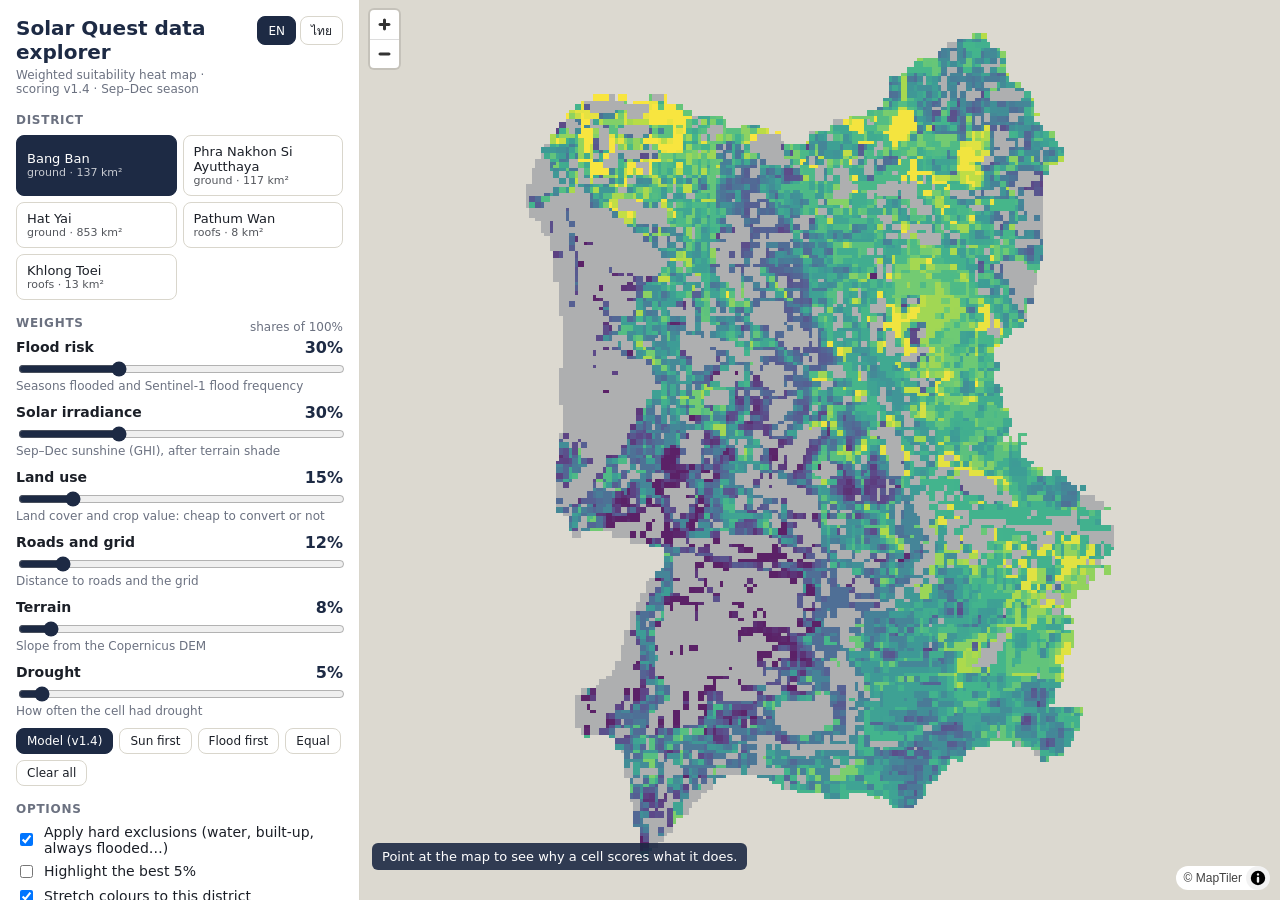
==== commit e0742008: "Game build fc7d069" ====
--- a/explore.html
+++ b/explore.html
@@ -127,7 +127,7 @@
 
 <script>
 "use strict";
-/* ------------------------------------------------------------------ text (Thai keeps technical terms and names English) */
+/* ------------------------------------------------------------------ text (Thai keeps technical terms English; province and district names are Thai) */
 const TEXT = {
   en: {},
   th: {
@@ -165,6 +165,8 @@
 }
 const FACTOR_TH = { flood_score: "ความเสี่ยงน้ำท่วม", solar_score: "แสงแดด", landuse_score: "การใช้ที่ดิน", access_score: "ถนนและสายส่ง",
                     terrain_score: "ภูมิประเทศ", drought_score: "ภัยแล้ง", rooftop_score: "ขนาดหลังคา", demand_score: "ความต้องการไฟในอาคาร" };
+const DISTRICT_TH = { BANGBAN: "บางบาล", PHRANAKHON: "พระนครศรีอยุธยา", HATYAI: "หาดใหญ่", PATHUMWAN: "ปทุมวัน", KHLONGTOEI: "คลองเตย" };
+const dname = (d) => (lang === "th" && DISTRICT_TH[d.id]) || d.name;
 const label = (f) => (lang === "th" && FACTOR_TH[f.id]) || f.label;
 const FACTOR_DESC = {
   en: { flood_score: "Seasons flooded and Sentinel-1 flood frequency", solar_score: "Sep–Dec sunshine (GHI), after terrain shade",
@@ -436,7 +438,7 @@
   redraw(); writeHash();
 }
 function buildDistricts() {
-  $("#districts").innerHTML = S.man.districts.map((d) => `<button data-id="${d.id}">${d.name}<small>${t(d.kind === "roofs" ? "roofs" : "ground")} · ${d.km2.toLocaleString("en-US", { maximumFractionDigits: 0 })} km²</small></button>`).join("");
+  $("#districts").innerHTML = S.man.districts.map((d) => `<button data-id="${d.id}">${dname(d)}<small>${t(d.kind === "roofs" ? "roofs" : "ground")} · ${d.km2.toLocaleString("en-US", { maximumFractionDigits: 0 })} km²</small></button>`).join("");
   document.querySelectorAll("#districts button").forEach((b) => (b.onclick = () => selectDistrict(b.dataset.id)));
 }
 
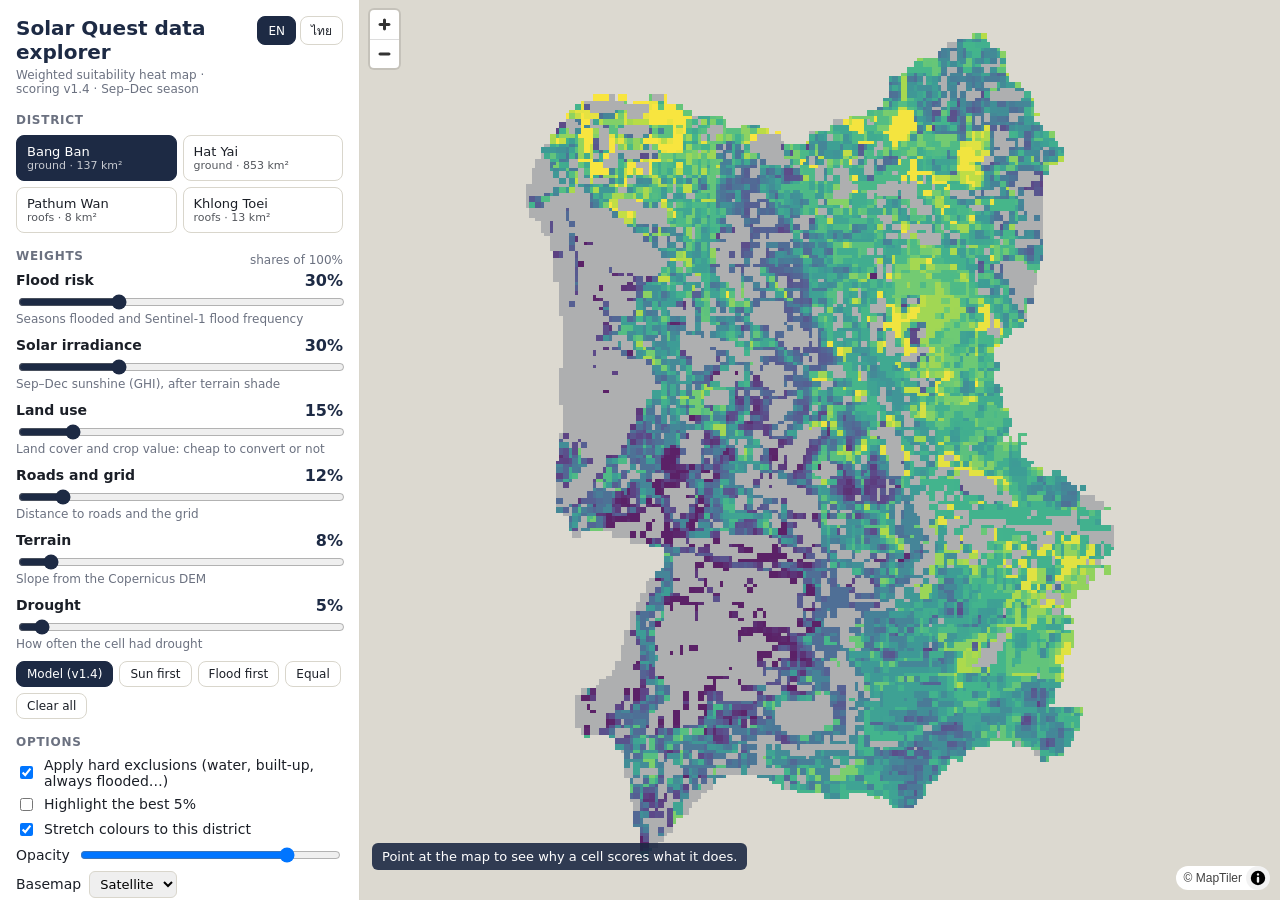
==== commit d2b6bfdd: "Game build d9e0e22" ====
--- a/explore.html
+++ b/explore.html
@@ -165,7 +165,7 @@
 }
 const FACTOR_TH = { flood_score: "ความเสี่ยงน้ำท่วม", solar_score: "แสงแดด", landuse_score: "การใช้ที่ดิน", access_score: "ถนนและสายส่ง",
                     terrain_score: "ภูมิประเทศ", drought_score: "ภัยแล้ง", rooftop_score: "ขนาดหลังคา", demand_score: "ความต้องการไฟในอาคาร" };
-const DISTRICT_TH = { BANGBAN: "บางบาล", PHRANAKHON: "พระนครศรีอยุธยา", HATYAI: "หาดใหญ่", PATHUMWAN: "ปทุมวัน", KHLONGTOEI: "คลองเตย" };
+const DISTRICT_TH = { BANGBAN: "บางบาล", HATYAI: "หาดใหญ่", PATHUMWAN: "ปทุมวัน", KHLONGTOEI: "คลองเตย" };
 const dname = (d) => (lang === "th" && DISTRICT_TH[d.id]) || d.name;
 const label = (f) => (lang === "th" && FACTOR_TH[f.id]) || f.label;
 const FACTOR_DESC = {
